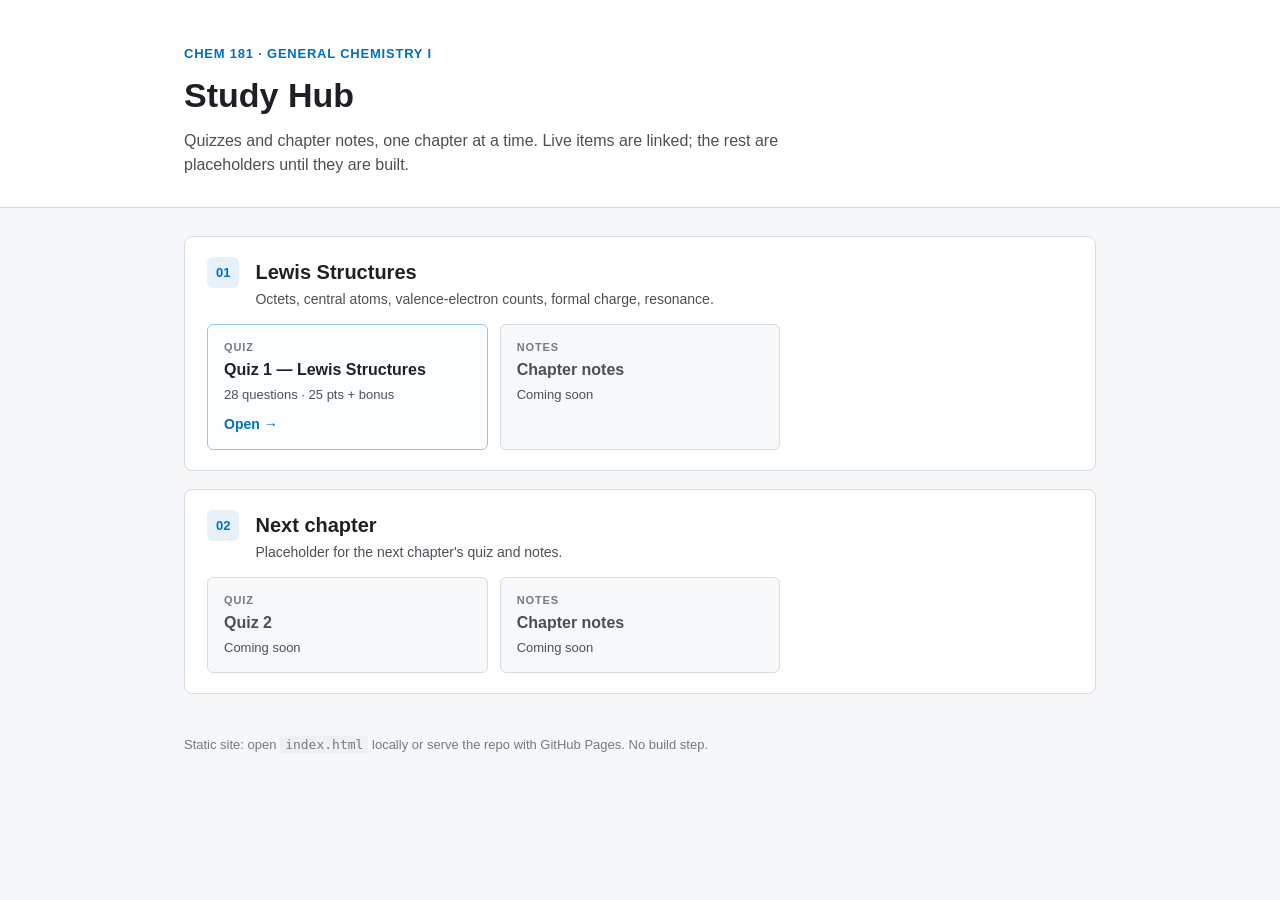
==== index.html @ 6afcc1dd "init commit" ====
<!DOCTYPE html>
<html lang="en">
<head>
  <meta charset="utf-8">
  <meta name="viewport" content="width=device-width, initial-scale=1">
  <title>CHEM 181 · Study Hub</title>
  <link rel="stylesheet" href="assets/css/hub.css">
</head>
<body>
  <header class="hero">
    <div class="wrap">
      <p class="kicker">CHEM 181 · General Chemistry I</p>
      <h1>Study Hub</h1>
      <p class="lede">Quizzes and chapter notes, one chapter at a time. Live items are linked; the rest are placeholders until they are built.</p>
    </div>
  </header>

  <main class="wrap">
    <nav id="modules" aria-label="Chapters"></nav>
  </main>

  <footer class="wrap foot">
    <p>Static site: open <code>index.html</code> locally or serve the repo with GitHub Pages. No build step.</p>
  </footer>

  <script>
    /* Navigation data. To add a chapter or activate an item, edit this list:
       set href to the page path to make an item live; leave href null for "coming soon". */
    const MODULES = [
      {
        label: "Lewis Structures",
        blurb: "Octets, central atoms, valence-electron counts, formal charge, resonance.",
        items: [
          { kind: "Quiz", title: "Quiz 1 — Lewis Structures", meta: "28 questions · 25 pts + bonus", href: "quizzes/quiz01-lewis-structures/index.html" },
          { kind: "Notes", title: "Chapter notes", meta: "Coming soon", href: null },
        ],
      },
      {
        label: "Next chapter",
        blurb: "Placeholder for the next chapter's quiz and notes.",
        items: [
          { kind: "Quiz", title: "Quiz 2", meta: "Coming soon", href: null },
          { kind: "Notes", title: "Chapter notes", meta: "Coming soon", href: null },
        ],
      },
    ];

    const nav = document.getElementById("modules");
    MODULES.forEach((m, i) => {
      const sec = document.createElement("section");
      sec.className = "module";
      sec.innerHTML = `<div class="mod-head"><span class="num">${String(i + 1).padStart(2, "0")}</span><div><h2>${m.label}</h2><p>${m.blurb}</p></div></div>`;
      const grid = document.createElement("div");
      grid.className = "items";
      m.items.forEach((it) => {
        const live = !!it.href;
        const node = document.createElement(live ? "a" : "div");
        node.className = "item" + (live ? " live" : " soon");
        if (live) node.href = it.href; else node.setAttribute("aria-disabled", "true");
        node.innerHTML = `<span class="kind">${it.kind}</span><span class="title">${it.title}</span><span class="meta">${it.meta}</span>${live ? '<span class="go" aria-hidden="true">Open →</span>' : ""}`;
        grid.appendChild(node);
      });
      sec.appendChild(grid);
      nav.appendChild(sec);
    });
  </script>
</body>
</html>
---- assets/css/hub.css ----
:root {
  --ink: #1d2125; --ink-2: #4a5056; --muted: #737a81; --line: #d6dce3; --bg: #f5f7f9;
  --accent: #006fbf; --accent-2: #e6f1fa;
  --font: "Lato", "Segoe UI", "Helvetica Neue", Arial, sans-serif;
}
* { box-sizing: border-box; }
body { margin: 0; font-family: var(--font); color: var(--ink); background: var(--bg); line-height: 1.5; }
.wrap { max-width: 960px; margin: 0 auto; padding: 0 24px; }
.hero { background: #fff; border-bottom: 1px solid var(--line); padding: 44px 0 30px; margin-bottom: 28px; }
.kicker { margin: 0; font-size: 13px; letter-spacing: .06em; text-transform: uppercase; color: var(--accent); font-weight: 700; }
.hero h1 { margin: 6px 0 8px; font-size: 34px; }
.lede { margin: 0; color: var(--ink-2); max-width: 620px; }
.module { background: #fff; border: 1px solid var(--line); border-radius: 8px; padding: 20px 22px; margin-bottom: 18px; }
.mod-head { display: flex; gap: 16px; align-items: flex-start; margin-bottom: 14px; }
.mod-head .num { font-size: 13px; font-weight: 700; color: var(--accent); background: var(--accent-2); border-radius: 6px; padding: 6px 9px; }
.mod-head h2 { margin: 0; font-size: 20px; }
.mod-head p { margin: 2px 0 0; color: var(--ink-2); font-size: 14px; }
.items { display: grid; grid-template-columns: repeat(auto-fill, minmax(240px, 1fr)); gap: 12px; }
.item { display: flex; flex-direction: column; gap: 3px; padding: 14px 16px; border: 1px solid var(--line); border-radius: 6px; text-decoration: none; color: inherit; position: relative; }
.item .kind { font-size: 11px; text-transform: uppercase; letter-spacing: .08em; color: var(--muted); font-weight: 700; }
.item .title { font-size: 16px; font-weight: 700; }
.item .meta { font-size: 13px; color: var(--ink-2); }
.item .go { margin-top: 6px; font-size: 14px; color: var(--accent); font-weight: 700; }
.item.live { border-color: #9cc3e6; background: #fbfdff; transition: box-shadow .15s, transform .15s; }
.item.live:hover, .item.live:focus-visible { box-shadow: 0 2px 10px rgba(0, 80, 160, .12); transform: translateY(-1px); outline: none; }
.item.live:focus-visible { outline: 2px solid var(--accent); outline-offset: 2px; }
.item.soon { background: #f7f8fa; color: var(--muted); cursor: not-allowed; }
.item.soon .title { color: var(--ink-2); }
.foot { color: var(--muted); font-size: 13px; padding-top: 10px; padding-bottom: 40px; }
code { background: #eef1f4; padding: 1px 5px; border-radius: 3px; }
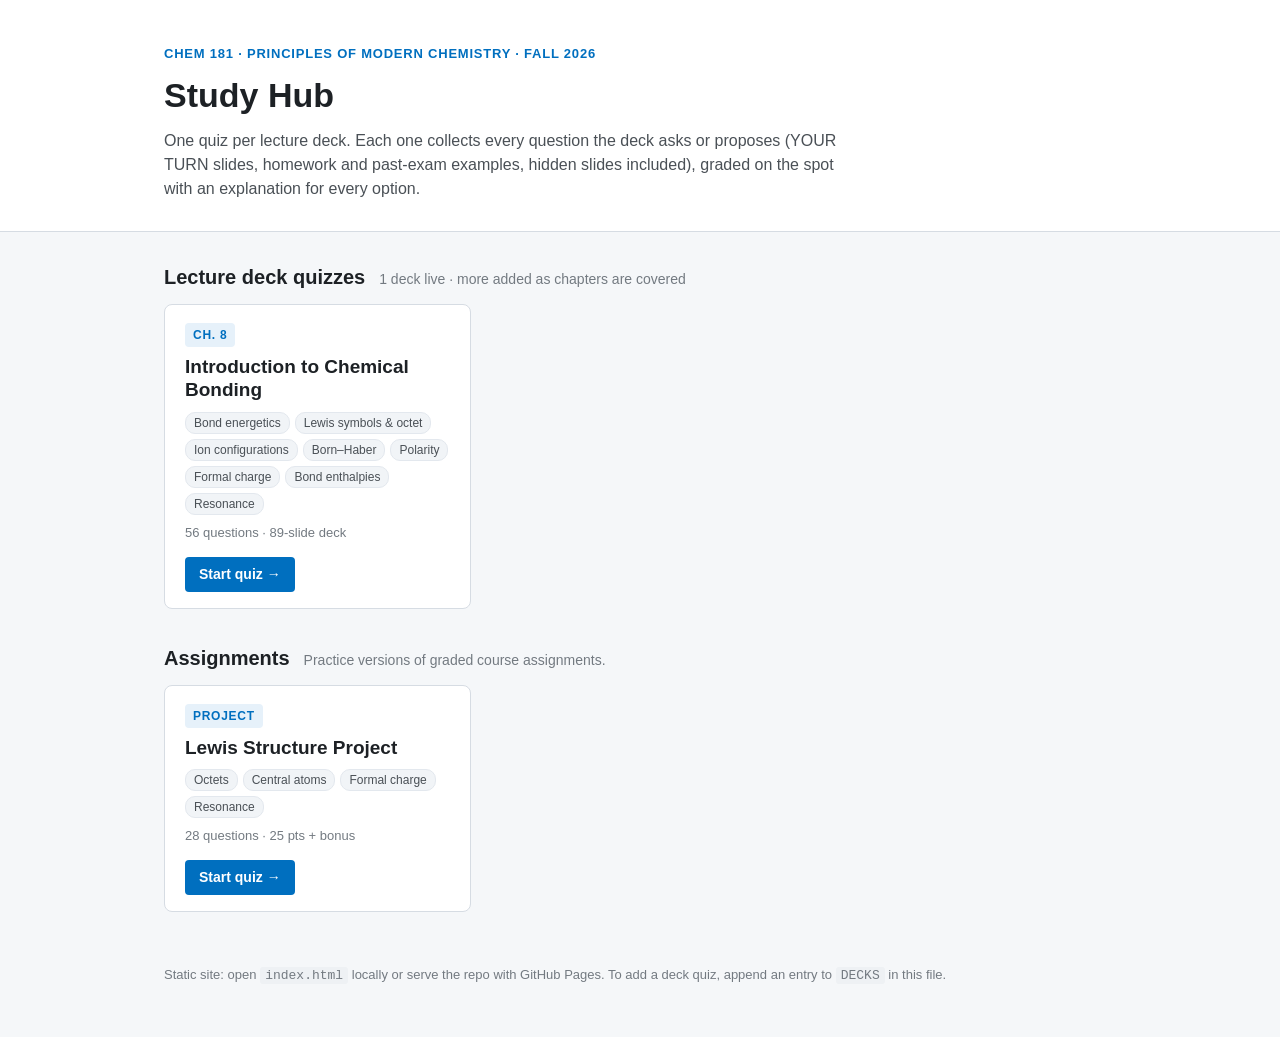
==== commit dfb59b6a: "Added slide deck 8 quiz." ====
--- a/index.html
+++ b/index.html
@@ -4,65 +4,96 @@
   <meta charset="utf-8">
   <meta name="viewport" content="width=device-width, initial-scale=1">
   <title>CHEM 181 · Study Hub</title>
+  <link rel="icon" type="image/png" sizes="32x32" href="assets/img/favicon-32.png">
+  <link rel="icon" href="assets/img/favicon.ico" sizes="any">
+  <link rel="apple-touch-icon" href="assets/img/apple-touch-icon.png">
   <link rel="stylesheet" href="assets/css/hub.css">
 </head>
 <body>
   <header class="hero">
     <div class="wrap">
-      <p class="kicker">CHEM 181 · General Chemistry I</p>
+      <p class="kicker">CHEM 181 · Principles of Modern Chemistry · Fall 2026</p>
       <h1>Study Hub</h1>
-      <p class="lede">Quizzes and chapter notes, one chapter at a time. Live items are linked; the rest are placeholders until they are built.</p>
+      <p class="lede">One quiz per lecture deck. Each one collects every question the deck asks or proposes (YOUR TURN slides, homework and past-exam examples, hidden slides included), graded on the spot with an explanation for every option.</p>
     </div>
   </header>
 
   <main class="wrap">
-    <nav id="modules" aria-label="Chapters"></nav>
+    <section aria-labelledby="decks-h">
+      <div class="sec-head">
+        <h2 id="decks-h">Lecture deck quizzes</h2>
+        <p id="deck-count"></p>
+      </div>
+      <nav id="decks" class="decks" aria-label="Lecture deck quizzes"></nav>
+    </section>
+
+    <section aria-labelledby="other-h">
+      <div class="sec-head">
+        <h2 id="other-h">Assignments</h2>
+        <p>Practice versions of graded course assignments.</p>
+      </div>
+      <nav id="others" class="decks" aria-label="Assignment quizzes"></nav>
+    </section>
   </main>
 
   <footer class="wrap foot">
-    <p>Static site: open <code>index.html</code> locally or serve the repo with GitHub Pages. No build step.</p>
+    <p>Static site: open <code>index.html</code> locally or serve the repo with GitHub Pages. To add a deck quiz, append an entry to <code>DECKS</code> in this file.</p>
   </footer>
 
   <script>
-    /* Navigation data. To add a chapter or activate an item, edit this list:
-       set href to the page path to make an item live; leave href null for "coming soon". */
-    const MODULES = [
+    /* Navigation data. Append one entry per lecture deck as its quiz is built.
+       href: path to the quiz page (null = shown as "coming soon"); saved progress is read from
+       localStorage using the quiz's id, so the card shows how far you got. */
+    const DECKS = [
       {
-        label: "Lewis Structures",
-        blurb: "Octets, central atoms, valence-electron counts, formal charge, resonance.",
-        items: [
-          { kind: "Quiz", title: "Quiz 1 — Lewis Structures", meta: "28 questions · 25 pts + bonus", href: "quizzes/quiz01-lewis-structures/index.html" },
-          { kind: "Notes", title: "Chapter notes", meta: "Coming soon", href: null },
-        ],
+        chapter: "Ch. 8", title: "Introduction to Chemical Bonding",
+        topics: ["Bond energetics", "Lewis symbols & octet", "Ion configurations", "Born–Haber", "Polarity", "Formal charge", "Bond enthalpies", "Resonance"],
+        meta: "56 questions · 89-slide deck", id: "chem181-quiz02-ch08-bonding", total: 56,
+        href: "quizzes/quiz02-ch08-chemical-bonding/index.html",
       },
+    ];
+    const OTHERS = [
       {
-        label: "Next chapter",
-        blurb: "Placeholder for the next chapter's quiz and notes.",
-        items: [
-          { kind: "Quiz", title: "Quiz 2", meta: "Coming soon", href: null },
-          { kind: "Notes", title: "Chapter notes", meta: "Coming soon", href: null },
-        ],
+        chapter: "Project", title: "Lewis Structure Project",
+        topics: ["Octets", "Central atoms", "Formal charge", "Resonance"],
+        meta: "28 questions · 25 pts + bonus", id: "chem181-quiz01-lewis", total: 28,
+        href: "quizzes/quiz01-lewis-structures/index.html",
       },
     ];
 
-    const nav = document.getElementById("modules");
-    MODULES.forEach((m, i) => {
-      const sec = document.createElement("section");
-      sec.className = "module";
-      sec.innerHTML = `<div class="mod-head"><span class="num">${String(i + 1).padStart(2, "0")}</span><div><h2>${m.label}</h2><p>${m.blurb}</p></div></div>`;
-      const grid = document.createElement("div");
-      grid.className = "items";
-      m.items.forEach((it) => {
-        const live = !!it.href;
-        const node = document.createElement(live ? "a" : "div");
-        node.className = "item" + (live ? " live" : " soon");
-        if (live) node.href = it.href; else node.setAttribute("aria-disabled", "true");
-        node.innerHTML = `<span class="kind">${it.kind}</span><span class="title">${it.title}</span><span class="meta">${it.meta}</span>${live ? '<span class="go" aria-hidden="true">Open →</span>' : ""}`;
-        grid.appendChild(node);
+    function progress(id, total) {
+      try {
+        const s = JSON.parse(localStorage.getItem("quiz-state:" + id));
+        if (!s || !s.answers) return null;
+        const n = Object.values(s.answers).filter((a) => Array.isArray(a) ? a.length : a && typeof a === "object" ? Object.values(a).some(Boolean) : a !== null && a !== "").length;
+        return n ? Math.min(n, total) : null;
+      } catch (e) { return null; }
+    }
+
+    function render(list, target) {
+      const nav = document.getElementById(target);
+      list.forEach((d) => {
+        const live = !!d.href;
+        const card = document.createElement(live ? "a" : "div");
+        card.className = "deck" + (live ? " live" : " soon");
+        if (live) card.href = d.href; else card.setAttribute("aria-disabled", "true");
+        const done = live ? progress(d.id, d.total) : null;
+        const pct = done ? Math.round((100 * done) / d.total) : 0;
+        card.innerHTML = `
+          <span class="chap">${d.chapter}</span>
+          <span class="title">${d.title}</span>
+          <span class="topics">${d.topics.map((t) => `<span>${t}</span>`).join("")}</span>
+          <span class="meta">${live ? d.meta : "Coming soon"}</span>
+          ${done ? `<span class="prog" title="${done} of ${d.total} answered"><i style="width:${pct}%"></i></span><span class="prog-text">${done} / ${d.total} answered</span>` : ""}
+          ${live ? `<span class="go">${done ? "Continue" : "Start quiz"} →</span>` : ""}`;
+        nav.appendChild(card);
       });
-      sec.appendChild(grid);
-      nav.appendChild(sec);
-    });
+    }
+
+    render(DECKS, "decks");
+    render(OTHERS, "others");
+    const live = DECKS.filter((d) => d.href).length;
+    document.getElementById("deck-count").textContent = `${live} deck${live === 1 ? "" : "s"} live · more added as chapters are covered`;
   </script>
 </body>
 </html>
--- a/assets/css/hub.css
+++ b/assets/css/hub.css
@@ -1,30 +1,43 @@
 :root {
   --ink: #1d2125; --ink-2: #4a5056; --muted: #737a81; --line: #d6dce3; --bg: #f5f7f9;
-  --accent: #006fbf; --accent-2: #e6f1fa;
+  --accent: #006fbf; --accent-2: #e6f1fa; --ok: #46a661;
   --font: "Lato", "Segoe UI", "Helvetica Neue", Arial, sans-serif;
 }
 * { box-sizing: border-box; }
 body { margin: 0; font-family: var(--font); color: var(--ink); background: var(--bg); line-height: 1.5; }
-.wrap { max-width: 960px; margin: 0 auto; padding: 0 24px; }
-.hero { background: #fff; border-bottom: 1px solid var(--line); padding: 44px 0 30px; margin-bottom: 28px; }
+.wrap { max-width: 1000px; margin: 0 auto; padding: 0 24px; }
+.hero { background: #fff; border-bottom: 1px solid var(--line); padding: 44px 0 30px; margin-bottom: 30px; }
 .kicker { margin: 0; font-size: 13px; letter-spacing: .06em; text-transform: uppercase; color: var(--accent); font-weight: 700; }
 .hero h1 { margin: 6px 0 8px; font-size: 34px; }
-.lede { margin: 0; color: var(--ink-2); max-width: 620px; }
-.module { background: #fff; border: 1px solid var(--line); border-radius: 8px; padding: 20px 22px; margin-bottom: 18px; }
-.mod-head { display: flex; gap: 16px; align-items: flex-start; margin-bottom: 14px; }
-.mod-head .num { font-size: 13px; font-weight: 700; color: var(--accent); background: var(--accent-2); border-radius: 6px; padding: 6px 9px; }
-.mod-head h2 { margin: 0; font-size: 20px; }
-.mod-head p { margin: 2px 0 0; color: var(--ink-2); font-size: 14px; }
-.items { display: grid; grid-template-columns: repeat(auto-fill, minmax(240px, 1fr)); gap: 12px; }
-.item { display: flex; flex-direction: column; gap: 3px; padding: 14px 16px; border: 1px solid var(--line); border-radius: 6px; text-decoration: none; color: inherit; position: relative; }
-.item .kind { font-size: 11px; text-transform: uppercase; letter-spacing: .08em; color: var(--muted); font-weight: 700; }
-.item .title { font-size: 16px; font-weight: 700; }
-.item .meta { font-size: 13px; color: var(--ink-2); }
-.item .go { margin-top: 6px; font-size: 14px; color: var(--accent); font-weight: 700; }
-.item.live { border-color: #9cc3e6; background: #fbfdff; transition: box-shadow .15s, transform .15s; }
-.item.live:hover, .item.live:focus-visible { box-shadow: 0 2px 10px rgba(0, 80, 160, .12); transform: translateY(-1px); outline: none; }
-.item.live:focus-visible { outline: 2px solid var(--accent); outline-offset: 2px; }
-.item.soon { background: #f7f8fa; color: var(--muted); cursor: not-allowed; }
-.item.soon .title { color: var(--ink-2); }
-.foot { color: var(--muted); font-size: 13px; padding-top: 10px; padding-bottom: 40px; }
+.lede { margin: 0; color: var(--ink-2); max-width: 680px; }
+
+section { margin-bottom: 34px; }
+.sec-head { display: flex; align-items: baseline; gap: 14px; flex-wrap: wrap; margin-bottom: 12px; }
+.sec-head h2 { margin: 0; font-size: 20px; }
+.sec-head p { margin: 0; color: var(--muted); font-size: 14px; }
+
+.decks { display: grid; grid-template-columns: repeat(auto-fill, minmax(290px, 1fr)); gap: 16px; }
+.deck {
+  display: flex; flex-direction: column; gap: 6px; padding: 18px 20px 16px; background: #fff;
+  border: 1px solid var(--line); border-radius: 8px; text-decoration: none; color: inherit; position: relative;
+}
+.deck .chap { align-self: flex-start; font-size: 12px; font-weight: 700; letter-spacing: .06em; text-transform: uppercase; color: var(--accent); background: var(--accent-2); border-radius: 4px; padding: 3px 8px; }
+.deck .title { font-size: 19px; font-weight: 700; line-height: 1.25; margin-top: 2px; }
+.deck .topics { display: flex; flex-wrap: wrap; gap: 5px; margin: 4px 0 2px; }
+.deck .topics span { font-size: 12px; color: var(--ink-2); background: #f1f4f7; border: 1px solid #e3e8ee; border-radius: 10px; padding: 1px 8px; }
+.deck .meta { font-size: 13px; color: var(--muted); }
+.deck .prog { display: block; height: 6px; border-radius: 3px; background: #e6eaef; overflow: hidden; margin-top: 4px; }
+.deck .prog i { display: block; height: 100%; background: var(--ok); }
+.deck .prog-text { font-size: 12px; color: var(--ink-2); }
+.deck .go {
+  align-self: flex-start; margin-top: 8px; font-size: 14px; font-weight: 700; color: #fff;
+  background: var(--accent); border-radius: 4px; padding: 7px 14px;
+}
+.deck.live { transition: box-shadow .15s, transform .15s, border-color .15s; }
+.deck.live:hover, .deck.live:focus-visible { border-color: #9cc3e6; box-shadow: 0 3px 14px rgba(0, 80, 160, .13); transform: translateY(-2px); outline: none; }
+.deck.live:hover .go { background: #005a9c; }
+.deck.live:focus-visible { outline: 2px solid var(--accent); outline-offset: 2px; }
+.deck.soon { background: #f7f8fa; color: var(--muted); cursor: not-allowed; }
+
+.foot { color: var(--muted); font-size: 13px; padding-top: 6px; padding-bottom: 40px; }
 code { background: #eef1f4; padding: 1px 5px; border-radius: 3px; }
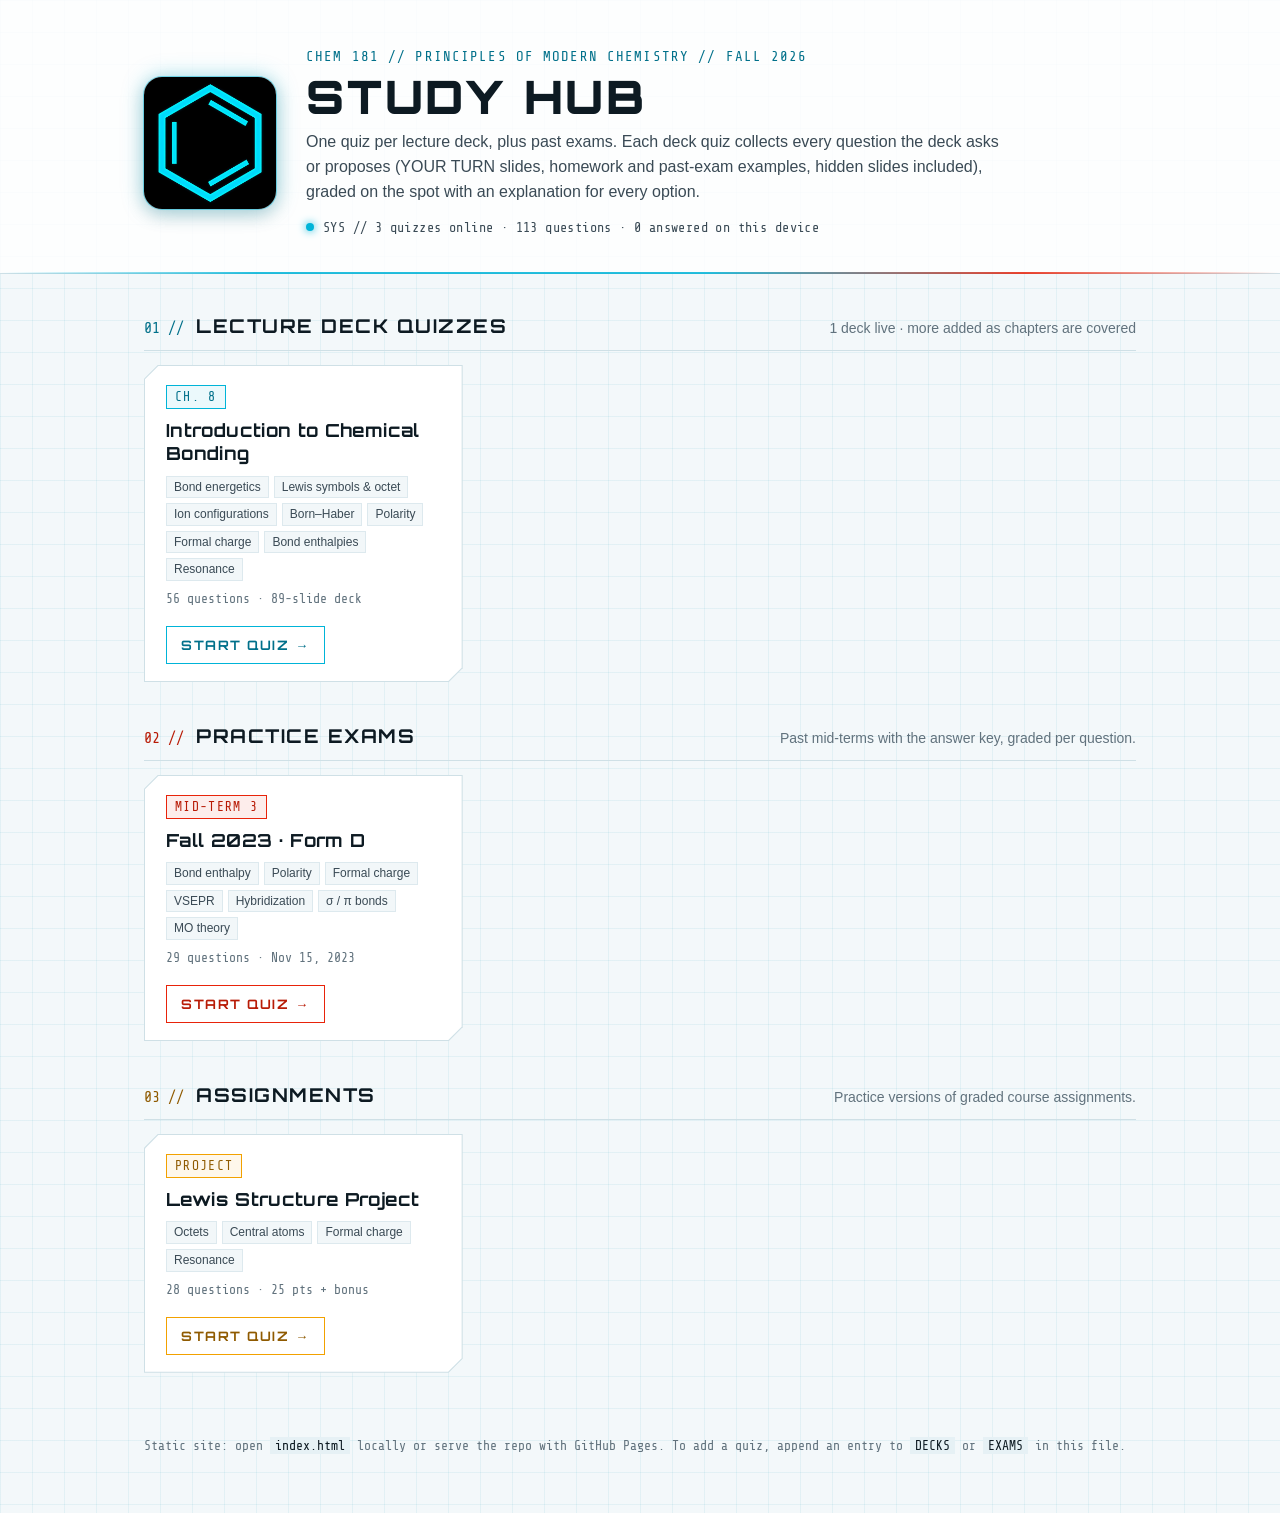
==== commit 6291b447: "Added practice exam 3." ====
--- a/index.html
+++ b/index.html
@@ -11,24 +11,39 @@
 </head>
 <body>
   <header class="hero">
-    <div class="wrap">
-      <p class="kicker">CHEM 181 · Principles of Modern Chemistry · Fall 2026</p>
-      <h1>Study Hub</h1>
-      <p class="lede">One quiz per lecture deck. Each one collects every question the deck asks or proposes (YOUR TURN slides, homework and past-exam examples, hidden slides included), graded on the spot with an explanation for every option.</p>
+    <div class="wrap hero-grid">
+      <img class="emblem" src="assets/img/icon-512.png" alt="" width="132" height="132">
+      <div>
+        <p class="kicker">CHEM 181 // Principles of Modern Chemistry // Fall 2026</p>
+        <h1>Study Hub</h1>
+        <p class="lede">One quiz per lecture deck, plus past exams. Each deck quiz collects every question the deck asks or proposes (YOUR TURN slides, homework and past-exam examples, hidden slides included), graded on the spot with an explanation for every option.</p>
+        <p class="readout" id="readout" aria-live="polite"></p>
+      </div>
     </div>
   </header>
 
   <main class="wrap">
-    <section aria-labelledby="decks-h">
+    <section aria-labelledby="decks-h" data-accent="cyan">
       <div class="sec-head">
+        <span class="idx">01 //</span>
         <h2 id="decks-h">Lecture deck quizzes</h2>
         <p id="deck-count"></p>
       </div>
       <nav id="decks" class="decks" aria-label="Lecture deck quizzes"></nav>
     </section>
 
-    <section aria-labelledby="other-h">
+    <section aria-labelledby="exams-h" data-accent="ares">
       <div class="sec-head">
+        <span class="idx">02 //</span>
+        <h2 id="exams-h">Practice exams</h2>
+        <p>Past mid-terms with the answer key, graded per question.</p>
+      </div>
+      <nav id="exams" class="decks" aria-label="Practice exams"></nav>
+    </section>
+
+    <section aria-labelledby="other-h" data-accent="amber">
+      <div class="sec-head">
+        <span class="idx">03 //</span>
         <h2 id="other-h">Assignments</h2>
         <p>Practice versions of graded course assignments.</p>
       </div>
@@ -37,7 +52,7 @@
   </main>
 
   <footer class="wrap foot">
-    <p>Static site: open <code>index.html</code> locally or serve the repo with GitHub Pages. To add a deck quiz, append an entry to <code>DECKS</code> in this file.</p>
+    <p>Static site: open <code>index.html</code> locally or serve the repo with GitHub Pages. To add a quiz, append an entry to <code>DECKS</code> or <code>EXAMS</code> in this file.</p>
   </footer>
 
   <script>
@@ -50,6 +65,14 @@
         topics: ["Bond energetics", "Lewis symbols & octet", "Ion configurations", "Born–Haber", "Polarity", "Formal charge", "Bond enthalpies", "Resonance"],
         meta: "56 questions · 89-slide deck", id: "chem181-quiz02-ch08-bonding", total: 56,
         href: "quizzes/quiz02-ch08-chemical-bonding/index.html",
+      },
+    ];
+    const EXAMS = [
+      {
+        chapter: "Mid-term 3", title: "Fall 2023 · Form D",
+        topics: ["Bond enthalpy", "Polarity", "Formal charge", "VSEPR", "Hybridization", "σ / π bonds", "MO theory"],
+        meta: "29 questions · Nov 15, 2023", id: "chem181-exam03-mt3-f23-formD", total: 29,
+        href: "quizzes/exam03-mt3-f23/index.html",
       },
     ];
     const OTHERS = [
@@ -85,15 +108,21 @@
           <span class="topics">${d.topics.map((t) => `<span>${t}</span>`).join("")}</span>
           <span class="meta">${live ? d.meta : "Coming soon"}</span>
           ${done ? `<span class="prog" title="${done} of ${d.total} answered"><i style="width:${pct}%"></i></span><span class="prog-text">${done} / ${d.total} answered</span>` : ""}
-          ${live ? `<span class="go">${done ? "Continue" : "Start quiz"} →</span>` : ""}`;
+          ${live ? `<span class="go">${done ? (done === d.total ? "Review" : "Continue") : "Start quiz"} <b aria-hidden="true">→</b></span>` : ""}`;
         nav.appendChild(card);
       });
     }
 
     render(DECKS, "decks");
+    render(EXAMS, "exams");
     render(OTHERS, "others");
     const live = DECKS.filter((d) => d.href).length;
     document.getElementById("deck-count").textContent = `${live} deck${live === 1 ? "" : "s"} live · more added as chapters are covered`;
+    const all = [...DECKS, ...EXAMS, ...OTHERS].filter((d) => d.href);
+    const qs = all.reduce((t, d) => t + d.total, 0);
+    const answered = all.reduce((t, d) => t + (progress(d.id, d.total) || 0), 0);
+    document.getElementById("readout").textContent =
+      `SYS // ${all.length} quizzes online · ${qs} questions · ${answered} answered on this device`;
   </script>
 </body>
 </html>
--- a/assets/css/hub.css
+++ b/assets/css/hub.css
@@ -1,43 +1,101 @@
+/* CHEM 181 Study Hub — TRON Ares light.
+   Pale grid field, Orbitron display type, Share Tech Mono readouts, one accent per section:
+   cyan = lecture decks, Ares red-orange = practice exams, amber = assignments.
+   Accent text uses the darker "-ink" shade so small text keeps >= 4.5:1 contrast on white. */
+/* Fonts are self-hosted (SIL OFL 1.1, licenses in assets/vendor/fonts/) so the hub works offline. */
+@font-face { font-family: "Orbitron"; font-weight: 500; font-style: normal; font-display: swap; src: url("../vendor/fonts/orbitron-latin-500-normal.woff2") format("woff2"); }
+@font-face { font-family: "Orbitron"; font-weight: 700; font-style: normal; font-display: swap; src: url("../vendor/fonts/orbitron-latin-700-normal.woff2") format("woff2"); }
+@font-face { font-family: "Orbitron"; font-weight: 900; font-style: normal; font-display: swap; src: url("../vendor/fonts/orbitron-latin-900-normal.woff2") format("woff2"); }
+@font-face { font-family: "Share Tech Mono"; font-weight: 400; font-style: normal; font-display: swap; src: url("../vendor/fonts/share-tech-mono-latin-400-normal.woff2") format("woff2"); }
 :root {
-  --ink: #1d2125; --ink-2: #4a5056; --muted: #737a81; --line: #d6dce3; --bg: #f5f7f9;
-  --accent: #006fbf; --accent-2: #e6f1fa; --ok: #46a661;
-  --font: "Lato", "Segoe UI", "Helvetica Neue", Arial, sans-serif;
+  --ink: #0d1a22; --ink-2: #3a4a55; --muted: #61727d;
+  --field: #f3f8fa; --grid: rgba(0, 150, 180, 0.07); --line: #cfe0e6; --panel: #ffffff;
+  --cyan: #00b4d8; --cyan-ink: #00708a;
+  --ares: #e8230a; --ares-ink: #b81b06;
+  --amber: #f2a100; --amber-ink: #8f5a00;
+  --display: "Orbitron", "Segoe UI", Arial, sans-serif;
+  --mono: "Share Tech Mono", "Consolas", "Courier New", monospace;
+  --body: "Segoe UI", "Helvetica Neue", Arial, sans-serif;
+  --cut: 14px;
 }
 * { box-sizing: border-box; }
-body { margin: 0; font-family: var(--font); color: var(--ink); background: var(--bg); line-height: 1.5; }
-.wrap { max-width: 1000px; margin: 0 auto; padding: 0 24px; }
-.hero { background: #fff; border-bottom: 1px solid var(--line); padding: 44px 0 30px; margin-bottom: 30px; }
-.kicker { margin: 0; font-size: 13px; letter-spacing: .06em; text-transform: uppercase; color: var(--accent); font-weight: 700; }
-.hero h1 { margin: 6px 0 8px; font-size: 34px; }
-.lede { margin: 0; color: var(--ink-2); max-width: 680px; }
+body {
+  margin: 0; font-family: var(--body); color: var(--ink); line-height: 1.55;
+  background-color: var(--field);
+  background-image:
+    linear-gradient(var(--grid) 1px, transparent 1px),
+    linear-gradient(90deg, var(--grid) 1px, transparent 1px);
+  background-size: 32px 32px;
+}
+.wrap { max-width: 1040px; margin: 0 auto; padding: 0 24px; }
 
-section { margin-bottom: 34px; }
-.sec-head { display: flex; align-items: baseline; gap: 14px; flex-wrap: wrap; margin-bottom: 12px; }
-.sec-head h2 { margin: 0; font-size: 20px; }
-.sec-head p { margin: 0; color: var(--muted); font-size: 14px; }
+/* ---------- hero ---------- */
+.hero { background: rgba(255, 255, 255, 0.82); border-bottom: 1px solid var(--line); padding: 46px 0 34px; margin-bottom: 38px; position: relative; }
+.hero::after { content: ""; position: absolute; left: 0; right: 0; bottom: -1px; height: 2px;
+  background: linear-gradient(90deg, transparent, var(--cyan) 20%, var(--cyan) 55%, var(--ares) 80%, transparent); opacity: .85; }
+.hero-grid { display: grid; grid-template-columns: auto 1fr; gap: 30px; align-items: center; }
+.emblem { width: 132px; height: 132px; border-radius: 18px; display: block;
+  box-shadow: 0 0 0 1px rgba(0, 180, 216, .45), 0 0 22px rgba(0, 180, 216, .35), 0 6px 18px rgba(13, 26, 34, .18); }
+.kicker { margin: 0; font-family: var(--mono); font-size: 14px; letter-spacing: .08em; text-transform: uppercase; color: var(--cyan-ink); }
+.hero h1 { margin: 4px 0 10px; font-family: var(--display); font-weight: 900; font-size: 46px; letter-spacing: .06em; text-transform: uppercase; line-height: 1.05; }
+.lede { margin: 0; color: var(--ink-2); max-width: 700px; }
+.readout { margin: 14px 0 0; font-family: var(--mono); font-size: 13.5px; color: var(--ink-2); letter-spacing: .03em; }
+.readout::before { content: ""; display: inline-block; width: 8px; height: 8px; border-radius: 50%; margin-right: 9px; vertical-align: 1px;
+  background: var(--cyan); box-shadow: 0 0 8px var(--cyan); }
 
-.decks { display: grid; grid-template-columns: repeat(auto-fill, minmax(290px, 1fr)); gap: 16px; }
+/* ---------- sections ---------- */
+section { margin-bottom: 40px; --acc: var(--cyan); --acc-ink: var(--cyan-ink); }
+section[data-accent="ares"] { --acc: var(--ares); --acc-ink: var(--ares-ink); }
+section[data-accent="amber"] { --acc: var(--amber); --acc-ink: var(--amber-ink); }
+.sec-head { display: flex; align-items: baseline; gap: 12px; flex-wrap: wrap; margin-bottom: 14px; padding-bottom: 8px; border-bottom: 1px solid var(--line); }
+.sec-head .idx { font-family: var(--mono); font-size: 15px; color: var(--acc-ink); }
+.sec-head h2 { margin: 0; font-family: var(--display); font-weight: 700; font-size: 19px; letter-spacing: .08em; text-transform: uppercase; }
+.sec-head p { margin: 0 0 0 auto; color: var(--muted); font-size: 14px; }
+
+/* ---------- cards: clipped corners, accent edge glow on hover ---------- */
+.decks { display: grid; grid-template-columns: repeat(auto-fill, minmax(300px, 1fr)); gap: 18px; }
 .deck {
-  display: flex; flex-direction: column; gap: 6px; padding: 18px 20px 16px; background: #fff;
-  border: 1px solid var(--line); border-radius: 8px; text-decoration: none; color: inherit; position: relative;
+  /* the card's own background is the 1px frame; ::before is the white panel inset by 1px.
+     Both share the clipped-corner polygon, so the cut corners get a real edge. */
+  position: relative; isolation: isolate; display: flex; flex-direction: column; gap: 7px; padding: 20px 22px 18px;
+  text-decoration: none; color: inherit; background: var(--line);
+  clip-path: polygon(var(--cut) 0, 100% 0, 100% calc(100% - var(--cut)), calc(100% - var(--cut)) 100%, 0 100%, 0 var(--cut));
+  transition: background .15s, transform .15s;
 }
-.deck .chap { align-self: flex-start; font-size: 12px; font-weight: 700; letter-spacing: .06em; text-transform: uppercase; color: var(--accent); background: var(--accent-2); border-radius: 4px; padding: 3px 8px; }
-.deck .title { font-size: 19px; font-weight: 700; line-height: 1.25; margin-top: 2px; }
-.deck .topics { display: flex; flex-wrap: wrap; gap: 5px; margin: 4px 0 2px; }
-.deck .topics span { font-size: 12px; color: var(--ink-2); background: #f1f4f7; border: 1px solid #e3e8ee; border-radius: 10px; padding: 1px 8px; }
-.deck .meta { font-size: 13px; color: var(--muted); }
-.deck .prog { display: block; height: 6px; border-radius: 3px; background: #e6eaef; overflow: hidden; margin-top: 4px; }
-.deck .prog i { display: block; height: 100%; background: var(--ok); }
-.deck .prog-text { font-size: 12px; color: var(--ink-2); }
+.deck::before {
+  content: ""; position: absolute; inset: 1px; z-index: -1; background: var(--panel);
+  clip-path: polygon(calc(var(--cut) - .4px) 0, 100% 0, 100% calc(100% - var(--cut) + .4px), calc(100% - var(--cut) + .4px) 100%, 0 100%, 0 calc(var(--cut) - .4px));
+  transition: box-shadow .15s;
+}
+.deck .chap { align-self: flex-start; font-family: var(--mono); font-size: 13px; letter-spacing: .1em; text-transform: uppercase;
+  color: var(--acc-ink); border: 1px solid var(--acc); padding: 1px 8px; background: color-mix(in srgb, var(--acc) 8%, white); }
+.deck .title { font-family: var(--display); font-weight: 700; font-size: 18px; line-height: 1.3; letter-spacing: .02em; margin-top: 3px; }
+.deck .topics { display: flex; flex-wrap: wrap; gap: 5px; margin: 3px 0 1px; }
+.deck .topics span { font-size: 12px; color: var(--ink-2); background: #f2f7f9; border: 1px solid #dde9ee; padding: 1px 7px; }
+.deck .meta { font-family: var(--mono); font-size: 13px; color: var(--muted); }
+.deck .prog { display: block; height: 4px; background: #e3edf1; margin-top: 4px; overflow: hidden; }
+.deck .prog i { display: block; height: 100%; background: var(--acc); box-shadow: 0 0 8px var(--acc); }
+.deck .prog-text { font-family: var(--mono); font-size: 12.5px; color: var(--ink-2); }
 .deck .go {
-  align-self: flex-start; margin-top: 8px; font-size: 14px; font-weight: 700; color: #fff;
-  background: var(--accent); border-radius: 4px; padding: 7px 14px;
+  align-self: flex-start; margin-top: 10px; font-family: var(--display); font-weight: 700; font-size: 13px; letter-spacing: .12em; text-transform: uppercase;
+  color: var(--acc-ink); border: 1px solid var(--acc); padding: 8px 14px; background: transparent; transition: background .15s, color .15s, box-shadow .15s;
 }
-.deck.live { transition: box-shadow .15s, transform .15s, border-color .15s; }
-.deck.live:hover, .deck.live:focus-visible { border-color: #9cc3e6; box-shadow: 0 3px 14px rgba(0, 80, 160, .13); transform: translateY(-2px); outline: none; }
-.deck.live:hover .go { background: #005a9c; }
-.deck.live:focus-visible { outline: 2px solid var(--accent); outline-offset: 2px; }
-.deck.soon { background: #f7f8fa; color: var(--muted); cursor: not-allowed; }
+.deck .go b { font-weight: 700; display: inline-block; transition: transform .15s; }
+.deck.live:hover, .deck.live:focus-visible { outline: none; transform: translateY(-2px); background: var(--acc); }
+.deck.live:hover::before, .deck.live:focus-visible::before { box-shadow: inset 0 0 22px color-mix(in srgb, var(--acc) 14%, transparent); }
+.deck.live:hover .go, .deck.live:focus-visible .go { background: var(--acc); color: #fff; box-shadow: 0 0 12px color-mix(in srgb, var(--acc) 55%, transparent); }
+section[data-accent="amber"] .deck.live:hover .go, section[data-accent="amber"] .deck.live:focus-visible .go { color: #2b1a00; }
+.deck.live:hover .go b { transform: translateX(3px); }
+.deck.soon { color: var(--muted); cursor: not-allowed; background: #f7fafb; }
 
-.foot { color: var(--muted); font-size: 13px; padding-top: 6px; padding-bottom: 40px; }
-code { background: #eef1f4; padding: 1px 5px; border-radius: 3px; }
+/* ---------- footer ---------- */
+.foot { color: var(--muted); font-size: 13px; padding-top: 10px; padding-bottom: 44px; font-family: var(--mono); }
+code { font-family: var(--mono); background: #e6f1f5; padding: 1px 5px; color: var(--ink); }
+
+@media (max-width: 640px) {
+  .hero-grid { grid-template-columns: 1fr; gap: 18px; }
+  .emblem { width: 88px; height: 88px; border-radius: 12px; }
+  .hero h1 { font-size: 34px; }
+  .sec-head p { margin-left: 0; flex-basis: 100%; }
+}
+@media (prefers-reduced-motion: reduce) { .deck, .deck::before, .deck .go, .deck .go b { transition: none; } .deck.live:hover { transform: none; } }
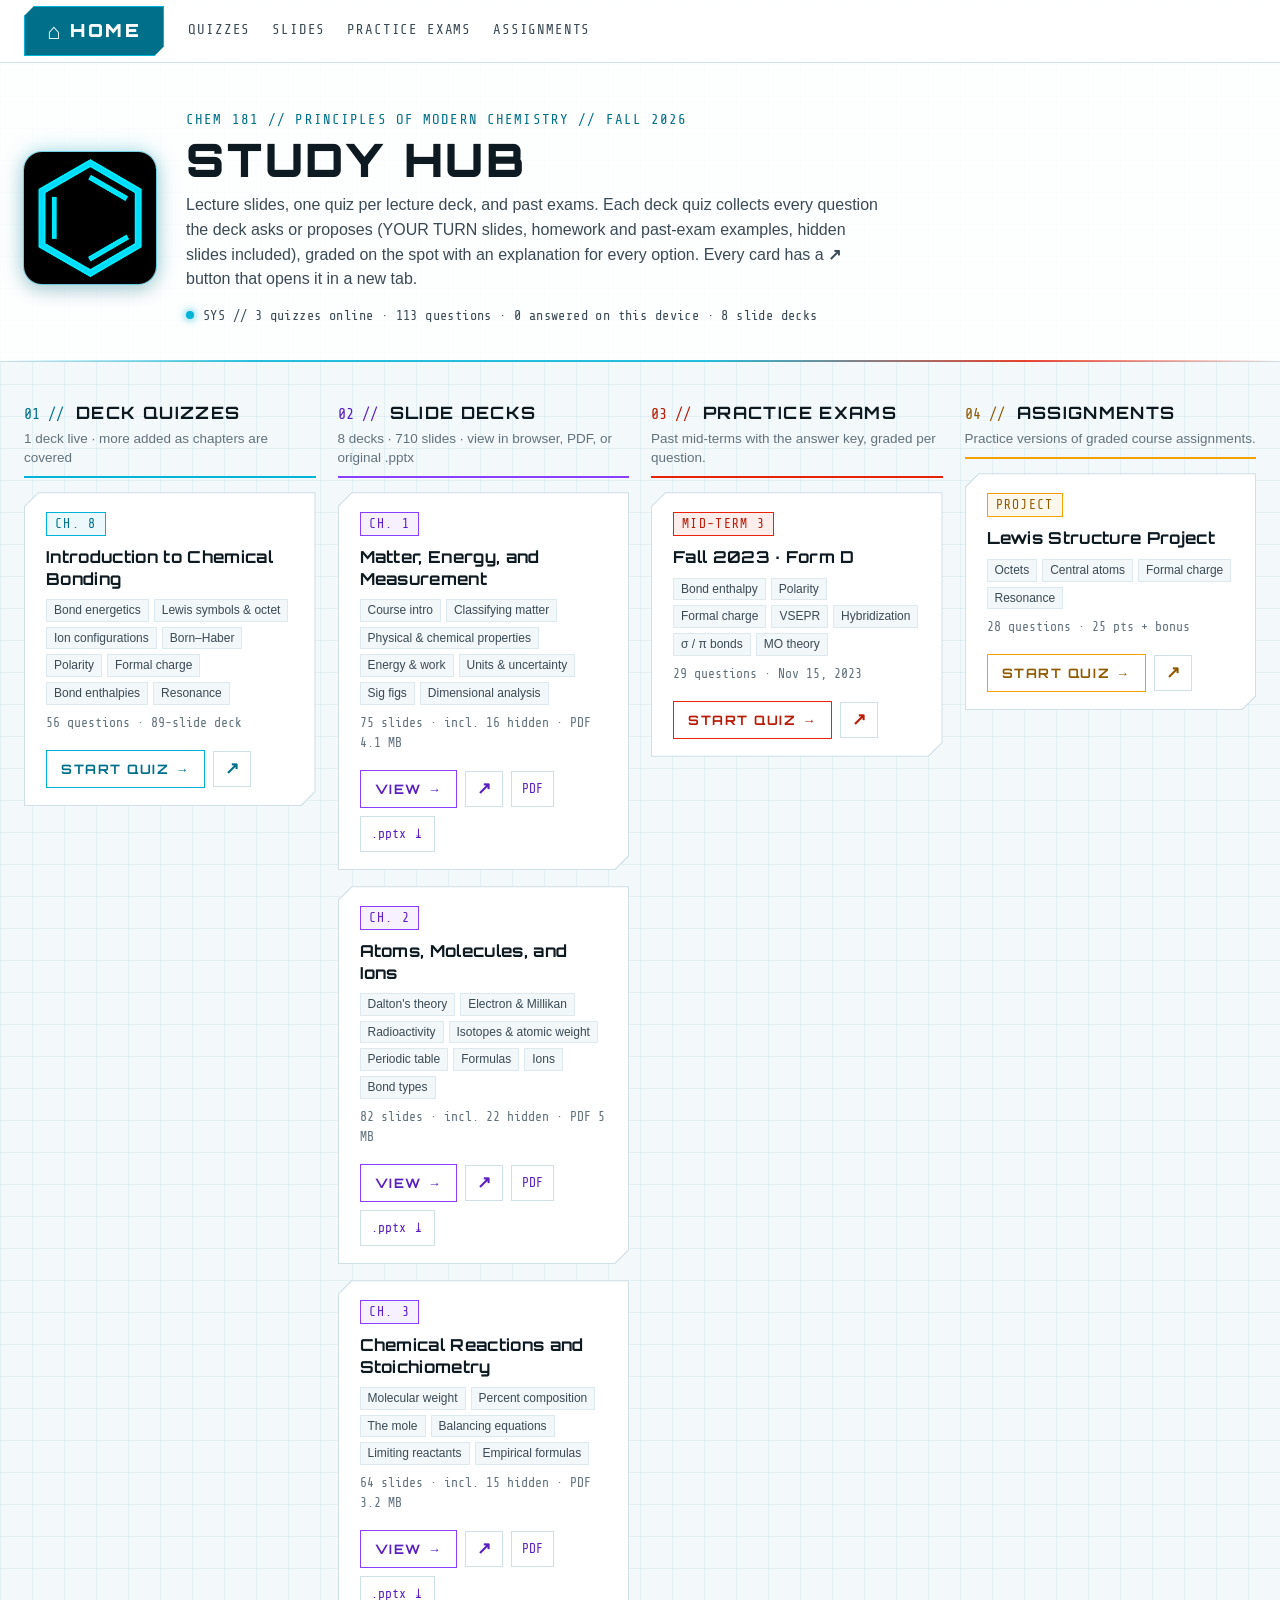
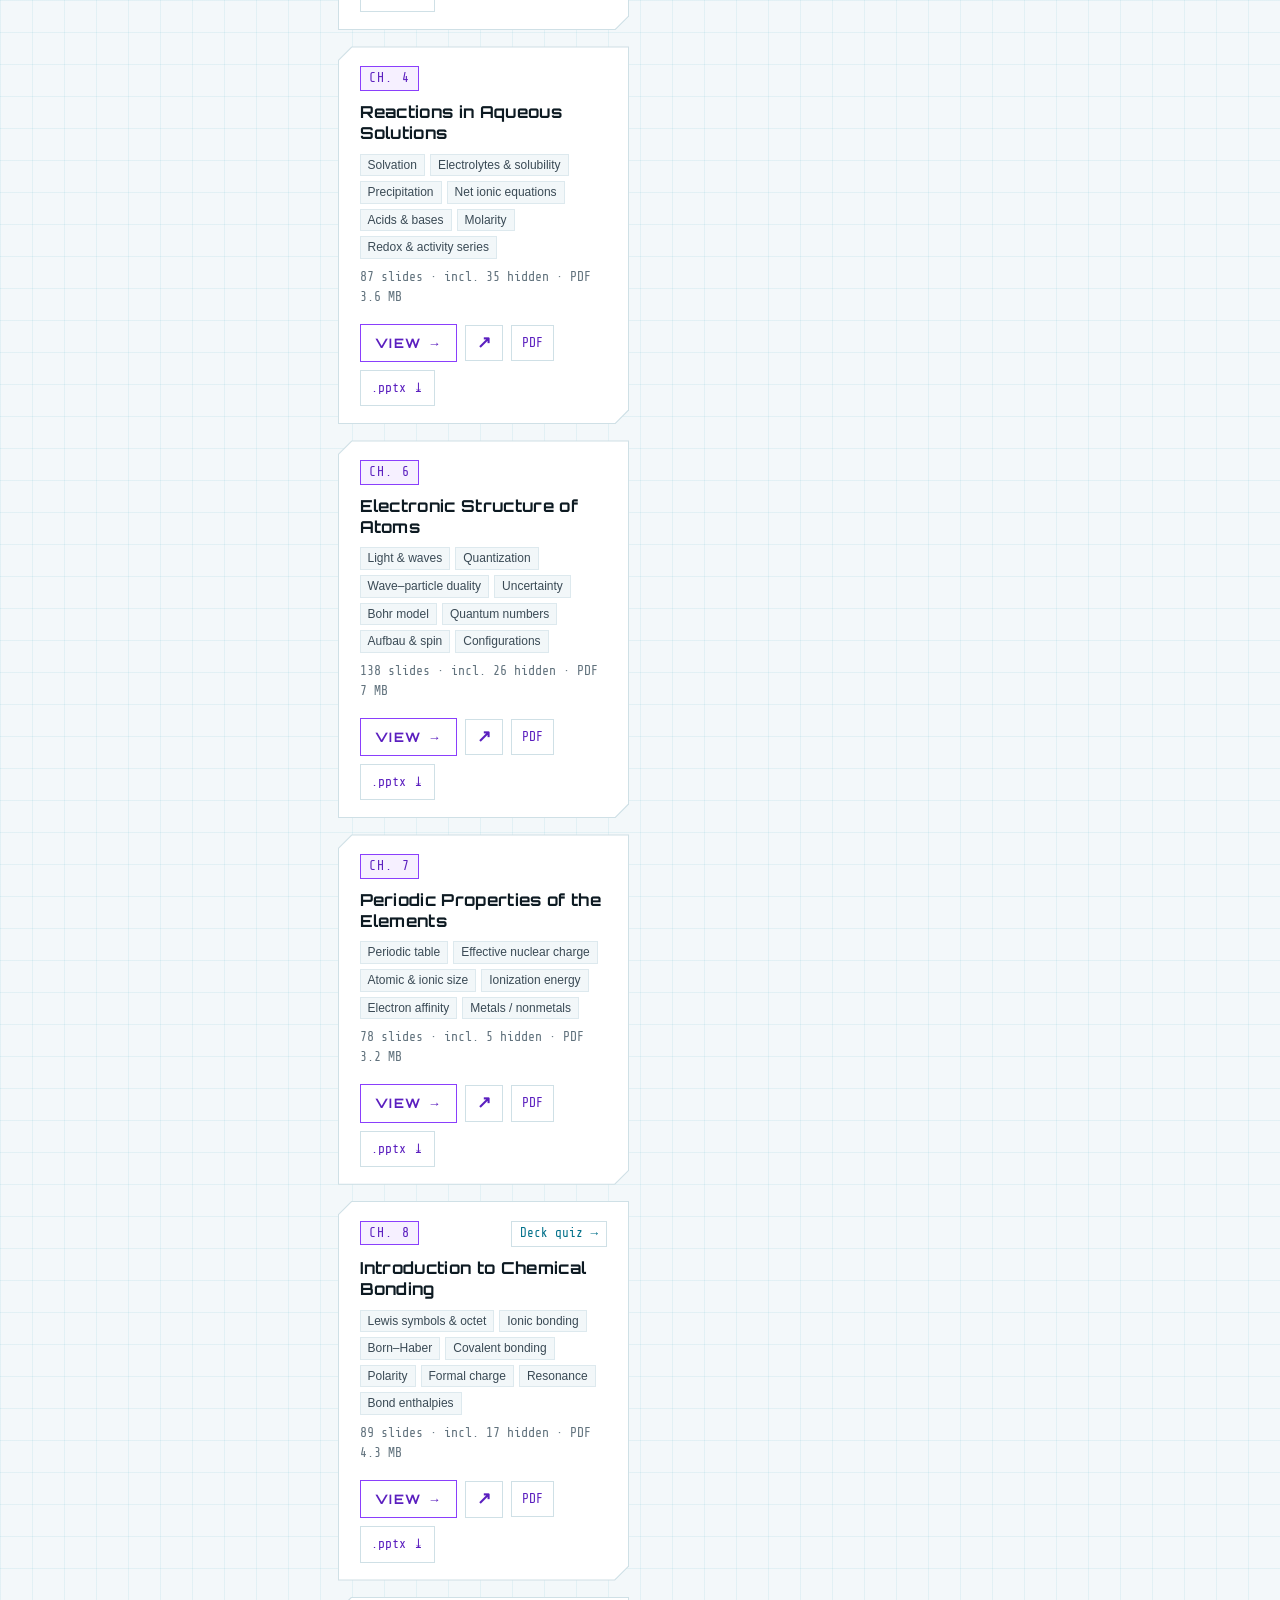
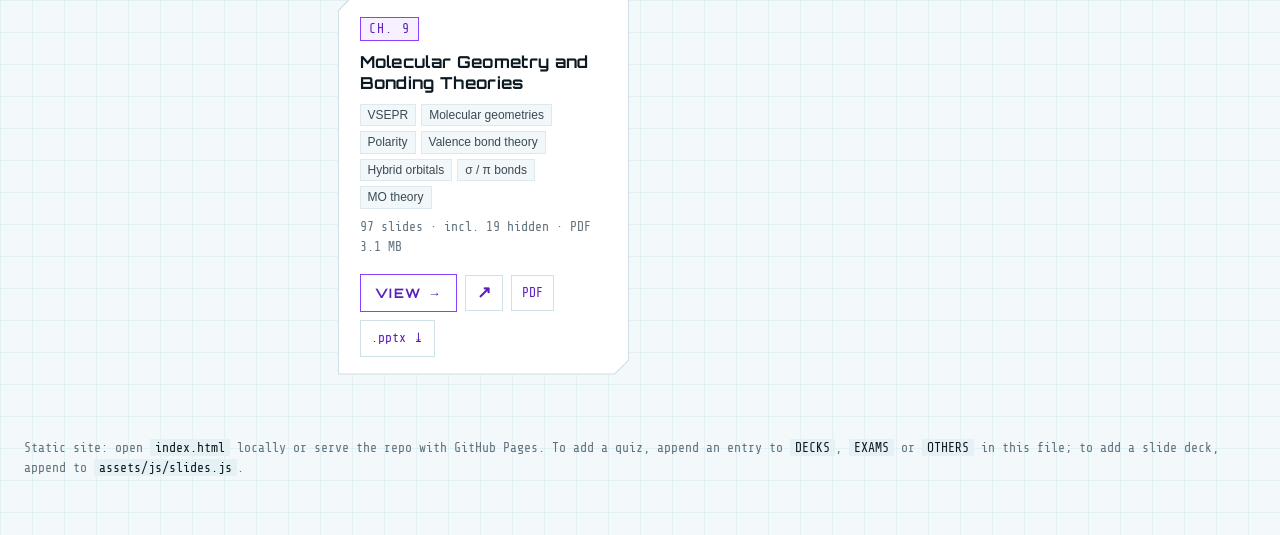
==== commit 0cd7faea: "new ui ; added slide decks" ====
--- a/index.html
+++ b/index.html
@@ -9,52 +9,74 @@
   <link rel="apple-touch-icon" href="assets/img/apple-touch-icon.png">
   <link rel="stylesheet" href="assets/css/hub.css">
 </head>
-<body>
+<body id="top">
+  <nav class="topnav" aria-label="Site">
+    <div class="wrap topnav-row">
+      <a class="home-btn" href="index.html" aria-current="page"><span aria-hidden="true">⌂</span> Home</a>
+      <span class="topnav-links">
+        <a href="#col-quizzes">Quizzes</a>
+        <a href="#col-slides">Slides</a>
+        <a href="#col-exams">Practice exams</a>
+        <a href="#col-other">Assignments</a>
+      </span>
+    </div>
+  </nav>
+
   <header class="hero">
     <div class="wrap hero-grid">
       <img class="emblem" src="assets/img/icon-512.png" alt="" width="132" height="132">
       <div>
         <p class="kicker">CHEM 181 // Principles of Modern Chemistry // Fall 2026</p>
         <h1>Study Hub</h1>
-        <p class="lede">One quiz per lecture deck, plus past exams. Each deck quiz collects every question the deck asks or proposes (YOUR TURN slides, homework and past-exam examples, hidden slides included), graded on the spot with an explanation for every option.</p>
+        <p class="lede">Lecture slides, one quiz per lecture deck, and past exams. Each deck quiz collects every question the deck asks or proposes (YOUR TURN slides, homework and past-exam examples, hidden slides included), graded on the spot with an explanation for every option. Every card has a <b>↗</b> button that opens it in a new tab.</p>
         <p class="readout" id="readout" aria-live="polite"></p>
       </div>
     </div>
   </header>
 
-  <main class="wrap">
-    <section aria-labelledby="decks-h" data-accent="cyan">
+  <main class="wrap columns">
+    <section id="col-quizzes" aria-labelledby="decks-h" data-accent="cyan">
       <div class="sec-head">
         <span class="idx">01 //</span>
-        <h2 id="decks-h">Lecture deck quizzes</h2>
+        <h2 id="decks-h">Deck quizzes</h2>
         <p id="deck-count"></p>
       </div>
-      <nav id="decks" class="decks" aria-label="Lecture deck quizzes"></nav>
+      <div id="decks" class="decks"></div>
     </section>
 
-    <section aria-labelledby="exams-h" data-accent="ares">
+    <section id="col-slides" aria-labelledby="slides-h" data-accent="violet">
       <div class="sec-head">
         <span class="idx">02 //</span>
+        <h2 id="slides-h">Slide decks</h2>
+        <p id="slide-count"></p>
+      </div>
+      <div id="slides" class="decks"></div>
+    </section>
+
+    <section id="col-exams" aria-labelledby="exams-h" data-accent="ares">
+      <div class="sec-head">
+        <span class="idx">03 //</span>
         <h2 id="exams-h">Practice exams</h2>
         <p>Past mid-terms with the answer key, graded per question.</p>
       </div>
-      <nav id="exams" class="decks" aria-label="Practice exams"></nav>
+      <div id="exams" class="decks"></div>
     </section>
 
-    <section aria-labelledby="other-h" data-accent="amber">
+    <section id="col-other" aria-labelledby="other-h" data-accent="amber">
       <div class="sec-head">
-        <span class="idx">03 //</span>
+        <span class="idx">04 //</span>
         <h2 id="other-h">Assignments</h2>
         <p>Practice versions of graded course assignments.</p>
       </div>
-      <nav id="others" class="decks" aria-label="Assignment quizzes"></nav>
+      <div id="others" class="decks"></div>
     </section>
   </main>
 
   <footer class="wrap foot">
-    <p>Static site: open <code>index.html</code> locally or serve the repo with GitHub Pages. To add a quiz, append an entry to <code>DECKS</code> or <code>EXAMS</code> in this file.</p>
+    <p>Static site: open <code>index.html</code> locally or serve the repo with GitHub Pages. To add a quiz, append an entry to <code>DECKS</code>, <code>EXAMS</code> or <code>OTHERS</code> in this file; to add a slide deck, append to <code>assets/js/slides.js</code>.</p>
   </footer>
 
+  <script src="assets/js/slides.js"></script>
   <script>
     /* Navigation data. Append one entry per lecture deck as its quiz is built.
        href: path to the quiz page (null = shown as "coming soon"); saved progress is read from
@@ -83,6 +105,7 @@
         href: "quizzes/quiz01-lewis-structures/index.html",
       },
     ];
+    const SLIDES = window.SLIDE_DECKS || [];
 
     function progress(id, total) {
       try {
@@ -93,13 +116,19 @@
       } catch (e) { return null; }
     }
 
+    const esc = (s) => String(s).replace(/[&<>"]/g, (c) => ({ "&": "&amp;", "<": "&lt;", ">": "&gt;", '"': "&quot;" }[c]));
+    const newTab = (href, what) =>
+      `<a class="newtab" href="${href}" target="_blank" rel="noopener" title="Open ${esc(what)} in a new tab" aria-label="Open ${esc(what)} in a new tab">↗</a>`;
+
+    /* Card = div; the primary link (.go) is stretched over the whole card, so clicking anywhere opens it.
+       Secondary links (↗ new tab, downloads) sit above the stretched link. */
     function render(list, target) {
-      const nav = document.getElementById(target);
+      const box = document.getElementById(target);
       list.forEach((d) => {
         const live = !!d.href;
-        const card = document.createElement(live ? "a" : "div");
+        const card = document.createElement("div");
         card.className = "deck" + (live ? " live" : " soon");
-        if (live) card.href = d.href; else card.setAttribute("aria-disabled", "true");
+        if (!live) card.setAttribute("aria-disabled", "true");
         const done = live ? progress(d.id, d.total) : null;
         const pct = done ? Math.round((100 * done) / d.total) : 0;
         card.innerHTML = `
@@ -108,21 +137,49 @@
           <span class="topics">${d.topics.map((t) => `<span>${t}</span>`).join("")}</span>
           <span class="meta">${live ? d.meta : "Coming soon"}</span>
           ${done ? `<span class="prog" title="${done} of ${d.total} answered"><i style="width:${pct}%"></i></span><span class="prog-text">${done} / ${d.total} answered</span>` : ""}
-          ${live ? `<span class="go">${done ? (done === d.total ? "Review" : "Continue") : "Start quiz"} <b aria-hidden="true">→</b></span>` : ""}`;
-        nav.appendChild(card);
+          ${live ? `<span class="actions">
+            <a class="go" href="${d.href}">${done ? (done === d.total ? "Review" : "Continue") : "Start quiz"} <b aria-hidden="true">→</b></a>
+            ${newTab(d.href, d.chapter + " " + d.title)}
+          </span>` : ""}`;
+        box.appendChild(card);
+      });
+    }
+
+    function renderSlides(list, target) {
+      const box = document.getElementById(target);
+      list.forEach((d) => {
+        const view = `slides/viewer.html?d=${d.key}`;
+        const pdf = `slides/decks/${d.file}.pdf`, pptx = `slides/decks/${d.file}.pptx`;
+        const card = document.createElement("div");
+        card.className = "deck live slide";
+        card.innerHTML = `
+          <span class="chap-row"><span class="chap">${d.chapter}</span>${d.quiz ? `<a class="dl quiz" href="${d.quiz}" title="Go to this chapter's deck quiz">Deck quiz →</a>` : ""}</span>
+          <span class="title">${d.title}</span>
+          <span class="topics">${d.topics.map((t) => `<span>${t}</span>`).join("")}</span>
+          <span class="meta">${d.slides} slides · incl. ${d.hidden} hidden · PDF ${d.pdfMB} MB</span>
+          <span class="actions">
+            <a class="go" href="${view}">View <b aria-hidden="true">→</b></a>
+            ${newTab(view, d.chapter + " slides")}
+            <a class="dl" href="${pdf}" target="_blank" rel="noopener" title="Open the PDF (${d.pdfMB} MB) in a new tab">PDF</a>
+            <a class="dl" href="${pptx}" download title="Download the original PowerPoint (${d.pptxMB} MB)">.pptx ⤓</a>
+          </span>`;
+        box.appendChild(card);
       });
     }
 
     render(DECKS, "decks");
+    renderSlides(SLIDES, "slides");
     render(EXAMS, "exams");
     render(OTHERS, "others");
     const live = DECKS.filter((d) => d.href).length;
     document.getElementById("deck-count").textContent = `${live} deck${live === 1 ? "" : "s"} live · more added as chapters are covered`;
+    const nSlides = SLIDES.reduce((t, d) => t + d.slides, 0);
+    document.getElementById("slide-count").textContent = `${SLIDES.length} decks · ${nSlides} slides · view in browser, PDF, or original .pptx`;
     const all = [...DECKS, ...EXAMS, ...OTHERS].filter((d) => d.href);
     const qs = all.reduce((t, d) => t + d.total, 0);
     const answered = all.reduce((t, d) => t + (progress(d.id, d.total) || 0), 0);
     document.getElementById("readout").textContent =
-      `SYS // ${all.length} quizzes online · ${qs} questions · ${answered} answered on this device`;
+      `SYS // ${all.length} quizzes online · ${qs} questions · ${answered} answered on this device · ${SLIDES.length} slide decks`;
   </script>
 </body>
 </html>
--- a/assets/css/hub.css
+++ b/assets/css/hub.css
@@ -1,6 +1,6 @@
 /* CHEM 181 Study Hub — TRON Ares light.
    Pale grid field, Orbitron display type, Share Tech Mono readouts, one accent per section:
-   cyan = lecture decks, Ares red-orange = practice exams, amber = assignments.
+   cyan = deck quizzes, violet = slide decks, Ares red-orange = practice exams, amber = assignments.
    Accent text uses the darker "-ink" shade so small text keeps >= 4.5:1 contrast on white. */
 /* Fonts are self-hosted (SIL OFL 1.1, licenses in assets/vendor/fonts/) so the hub works offline. */
 @font-face { font-family: "Orbitron"; font-weight: 500; font-style: normal; font-display: swap; src: url("../vendor/fonts/orbitron-latin-500-normal.woff2") format("woff2"); }
@@ -13,6 +13,7 @@
   --cyan: #00b4d8; --cyan-ink: #00708a;
   --ares: #e8230a; --ares-ink: #b81b06;
   --amber: #f2a100; --amber-ink: #8f5a00;
+  --violet: #8a3ffc; --violet-ink: #5b1fbf;
   --display: "Orbitron", "Segoe UI", Arial, sans-serif;
   --mono: "Share Tech Mono", "Consolas", "Courier New", monospace;
   --body: "Segoe UI", "Helvetica Neue", Arial, sans-serif;
@@ -27,7 +28,26 @@
     linear-gradient(90deg, var(--grid) 1px, transparent 1px);
   background-size: 32px 32px;
 }
-.wrap { max-width: 1040px; margin: 0 auto; padding: 0 24px; }
+.wrap { max-width: 1520px; margin: 0 auto; padding: 0 24px; }
+html { scroll-behavior: smooth; }
+[id^="col-"] { scroll-margin-top: 78px; }
+
+/* ---------- top nav: large Home button + jump links to the columns ---------- */
+.topnav { position: sticky; top: 0; z-index: 30; background: rgba(255, 255, 255, 0.94); border-bottom: 1px solid var(--line);
+  backdrop-filter: blur(6px); }
+.topnav-row { display: flex; align-items: center; gap: 22px; min-height: 62px; flex-wrap: wrap; }
+.home-btn {
+  display: inline-flex; align-items: center; gap: 10px; padding: 10px 22px; min-height: 44px;
+  font-family: var(--display); font-weight: 900; font-size: 18px; letter-spacing: .14em; text-transform: uppercase;
+  color: #fff; background: var(--cyan-ink); text-decoration: none; border: 1px solid var(--cyan);
+  clip-path: polygon(10px 0, 100% 0, 100% calc(100% - 10px), calc(100% - 10px) 100%, 0 100%, 0 10px);
+  box-shadow: 0 0 14px rgba(0, 180, 216, .35); transition: background .15s;
+}
+.home-btn span { font-size: 22px; line-height: 1; letter-spacing: 0; }
+.home-btn:hover, .home-btn:focus-visible { background: var(--cyan); outline: none; }
+.topnav-links { display: flex; gap: 6px 18px; flex-wrap: wrap; font-family: var(--mono); font-size: 14px; letter-spacing: .06em; text-transform: uppercase; }
+.topnav-links a { color: var(--ink-2); text-decoration: none; padding: 4px 2px; border-bottom: 2px solid transparent; }
+.topnav-links a:hover, .topnav-links a:focus-visible { color: var(--cyan-ink); border-bottom-color: var(--cyan); outline: none; }
 
 /* ---------- hero ---------- */
 .hero { background: rgba(255, 255, 255, 0.82); border-bottom: 1px solid var(--line); padding: 46px 0 34px; margin-bottom: 38px; position: relative; }
@@ -44,16 +64,20 @@
   background: var(--cyan); box-shadow: 0 0 8px var(--cyan); }
 
 /* ---------- sections ---------- */
-section { margin-bottom: 40px; --acc: var(--cyan); --acc-ink: var(--cyan-ink); }
+section { margin-bottom: 40px; min-width: 0; --acc: var(--cyan); --acc-ink: var(--cyan-ink); }
 section[data-accent="ares"] { --acc: var(--ares); --acc-ink: var(--ares-ink); }
 section[data-accent="amber"] { --acc: var(--amber); --acc-ink: var(--amber-ink); }
-.sec-head { display: flex; align-items: baseline; gap: 12px; flex-wrap: wrap; margin-bottom: 14px; padding-bottom: 8px; border-bottom: 1px solid var(--line); }
+section[data-accent="violet"] { --acc: var(--violet); --acc-ink: var(--violet-ink); }
+
+/* ---------- four columns: quizzes | slides | exams | assignments ---------- */
+.columns { display: grid; grid-template-columns: repeat(4, minmax(0, 1fr)); gap: 0 22px; align-items: start; }
+.sec-head { display: flex; align-items: baseline; gap: 4px 12px; flex-wrap: wrap; margin-bottom: 14px; padding-bottom: 8px; border-bottom: 2px solid var(--acc); }
 .sec-head .idx { font-family: var(--mono); font-size: 15px; color: var(--acc-ink); }
-.sec-head h2 { margin: 0; font-family: var(--display); font-weight: 700; font-size: 19px; letter-spacing: .08em; text-transform: uppercase; }
-.sec-head p { margin: 0 0 0 auto; color: var(--muted); font-size: 14px; }
+.sec-head h2 { margin: 0; font-family: var(--display); font-weight: 700; font-size: 17px; letter-spacing: .08em; text-transform: uppercase; }
+.sec-head p { margin: 0; flex-basis: 100%; color: var(--muted); font-size: 13.5px; line-height: 1.4; }
 
 /* ---------- cards: clipped corners, accent edge glow on hover ---------- */
-.decks { display: grid; grid-template-columns: repeat(auto-fill, minmax(300px, 1fr)); gap: 18px; }
+.decks { display: flex; flex-direction: column; gap: 16px; }
 .deck {
   /* the card's own background is the 1px frame; ::before is the white panel inset by 1px.
      Both share the clipped-corner polygon, so the cut corners get a real edge. */
@@ -69,22 +93,37 @@
 }
 .deck .chap { align-self: flex-start; font-family: var(--mono); font-size: 13px; letter-spacing: .1em; text-transform: uppercase;
   color: var(--acc-ink); border: 1px solid var(--acc); padding: 1px 8px; background: color-mix(in srgb, var(--acc) 8%, white); }
-.deck .title { font-family: var(--display); font-weight: 700; font-size: 18px; line-height: 1.3; letter-spacing: .02em; margin-top: 3px; }
+.deck .title { font-family: var(--display); font-weight: 700; font-size: 16.5px; line-height: 1.3; letter-spacing: .02em; margin-top: 3px; }
 .deck .topics { display: flex; flex-wrap: wrap; gap: 5px; margin: 3px 0 1px; }
 .deck .topics span { font-size: 12px; color: var(--ink-2); background: #f2f7f9; border: 1px solid #dde9ee; padding: 1px 7px; }
 .deck .meta { font-family: var(--mono); font-size: 13px; color: var(--muted); }
 .deck .prog { display: block; height: 4px; background: #e3edf1; margin-top: 4px; overflow: hidden; }
 .deck .prog i { display: block; height: 100%; background: var(--acc); box-shadow: 0 0 8px var(--acc); }
 .deck .prog-text { font-family: var(--mono); font-size: 12.5px; color: var(--ink-2); }
+/* actions row: .go is the primary link and is stretched over the whole card (::after);
+   .newtab / .dl sit above it so they stay separately clickable. */
+.deck .actions { display: flex; flex-wrap: wrap; align-items: center; gap: 8px; margin-top: 10px; }
+.deck .go::after { content: ""; position: absolute; inset: 0; z-index: 0; }
+.deck .newtab, .deck .dl {
+  position: relative; z-index: 1; display: inline-flex; align-items: center; justify-content: center;
+  font-family: var(--mono); font-size: 13px; text-decoration: none; color: var(--acc-ink);
+  border: 1px solid var(--line); background: #fff; padding: 7px 10px; min-height: 36px; transition: border-color .15s, background .15s, color .15s;
+}
+.deck .newtab { font-family: var(--body); font-size: 17px; font-weight: 700; min-width: 38px; padding: 4px 8px; }
+.deck .newtab:hover, .deck .newtab:focus-visible, .deck .dl:hover, .deck .dl:focus-visible {
+  border-color: var(--acc); background: color-mix(in srgb, var(--acc) 10%, white); outline: none; }
+.deck .chap-row { display: flex; align-items: center; justify-content: space-between; gap: 8px; }
+.deck .dl.quiz { color: var(--cyan-ink); min-height: 26px; padding: 2px 8px; font-size: 12.5px; }
+.deck .dl.quiz:hover, .deck .dl.quiz:focus-visible { border-color: var(--cyan); background: color-mix(in srgb, var(--cyan) 10%, white); }
 .deck .go {
-  align-self: flex-start; margin-top: 10px; font-family: var(--display); font-weight: 700; font-size: 13px; letter-spacing: .12em; text-transform: uppercase;
+  display: inline-flex; align-items: center; gap: 6px; min-height: 36px; text-decoration: none; font-family: var(--display); font-weight: 700; font-size: 13px; letter-spacing: .12em; text-transform: uppercase;
   color: var(--acc-ink); border: 1px solid var(--acc); padding: 8px 14px; background: transparent; transition: background .15s, color .15s, box-shadow .15s;
 }
 .deck .go b { font-weight: 700; display: inline-block; transition: transform .15s; }
-.deck.live:hover, .deck.live:focus-visible { outline: none; transform: translateY(-2px); background: var(--acc); }
-.deck.live:hover::before, .deck.live:focus-visible::before { box-shadow: inset 0 0 22px color-mix(in srgb, var(--acc) 14%, transparent); }
-.deck.live:hover .go, .deck.live:focus-visible .go { background: var(--acc); color: #fff; box-shadow: 0 0 12px color-mix(in srgb, var(--acc) 55%, transparent); }
-section[data-accent="amber"] .deck.live:hover .go, section[data-accent="amber"] .deck.live:focus-visible .go { color: #2b1a00; }
+.deck.live:hover, .deck.live:focus-within { outline: none; transform: translateY(-2px); background: var(--acc); }
+.deck.live:hover::before, .deck.live:focus-within::before { box-shadow: inset 0 0 22px color-mix(in srgb, var(--acc) 14%, transparent); }
+.deck.live:hover .go, .deck.live:focus-within .go { background: var(--acc); color: #fff; box-shadow: 0 0 12px color-mix(in srgb, var(--acc) 55%, transparent); }
+section[data-accent="amber"] .deck.live:hover .go, section[data-accent="amber"] .deck.live:focus-within .go { color: #2b1a00; }
 .deck.live:hover .go b { transform: translateX(3px); }
 .deck.soon { color: var(--muted); cursor: not-allowed; background: #f7fafb; }
 
@@ -92,10 +131,13 @@
 .foot { color: var(--muted); font-size: 13px; padding-top: 10px; padding-bottom: 44px; font-family: var(--mono); }
 code { font-family: var(--mono); background: #e6f1f5; padding: 1px 5px; color: var(--ink); }
 
+@media (max-width: 1240px) { .columns { grid-template-columns: repeat(2, minmax(0, 1fr)); } }
+@media (max-width: 720px) { .columns { grid-template-columns: 1fr; } }
 @media (max-width: 640px) {
+  .topnav-row { gap: 10px 16px; padding-top: 8px; padding-bottom: 8px; }
+  .home-btn { font-size: 16px; padding: 8px 16px; }
   .hero-grid { grid-template-columns: 1fr; gap: 18px; }
   .emblem { width: 88px; height: 88px; border-radius: 12px; }
   .hero h1 { font-size: 34px; }
-  .sec-head p { margin-left: 0; flex-basis: 100%; }
 }
-@media (prefers-reduced-motion: reduce) { .deck, .deck::before, .deck .go, .deck .go b { transition: none; } .deck.live:hover { transform: none; } }
+@media (prefers-reduced-motion: reduce) { .deck, .deck::before, .deck .go, .deck .go b, .home-btn { transition: none; } html { scroll-behavior: auto; } .deck.live:hover { transform: none; } }
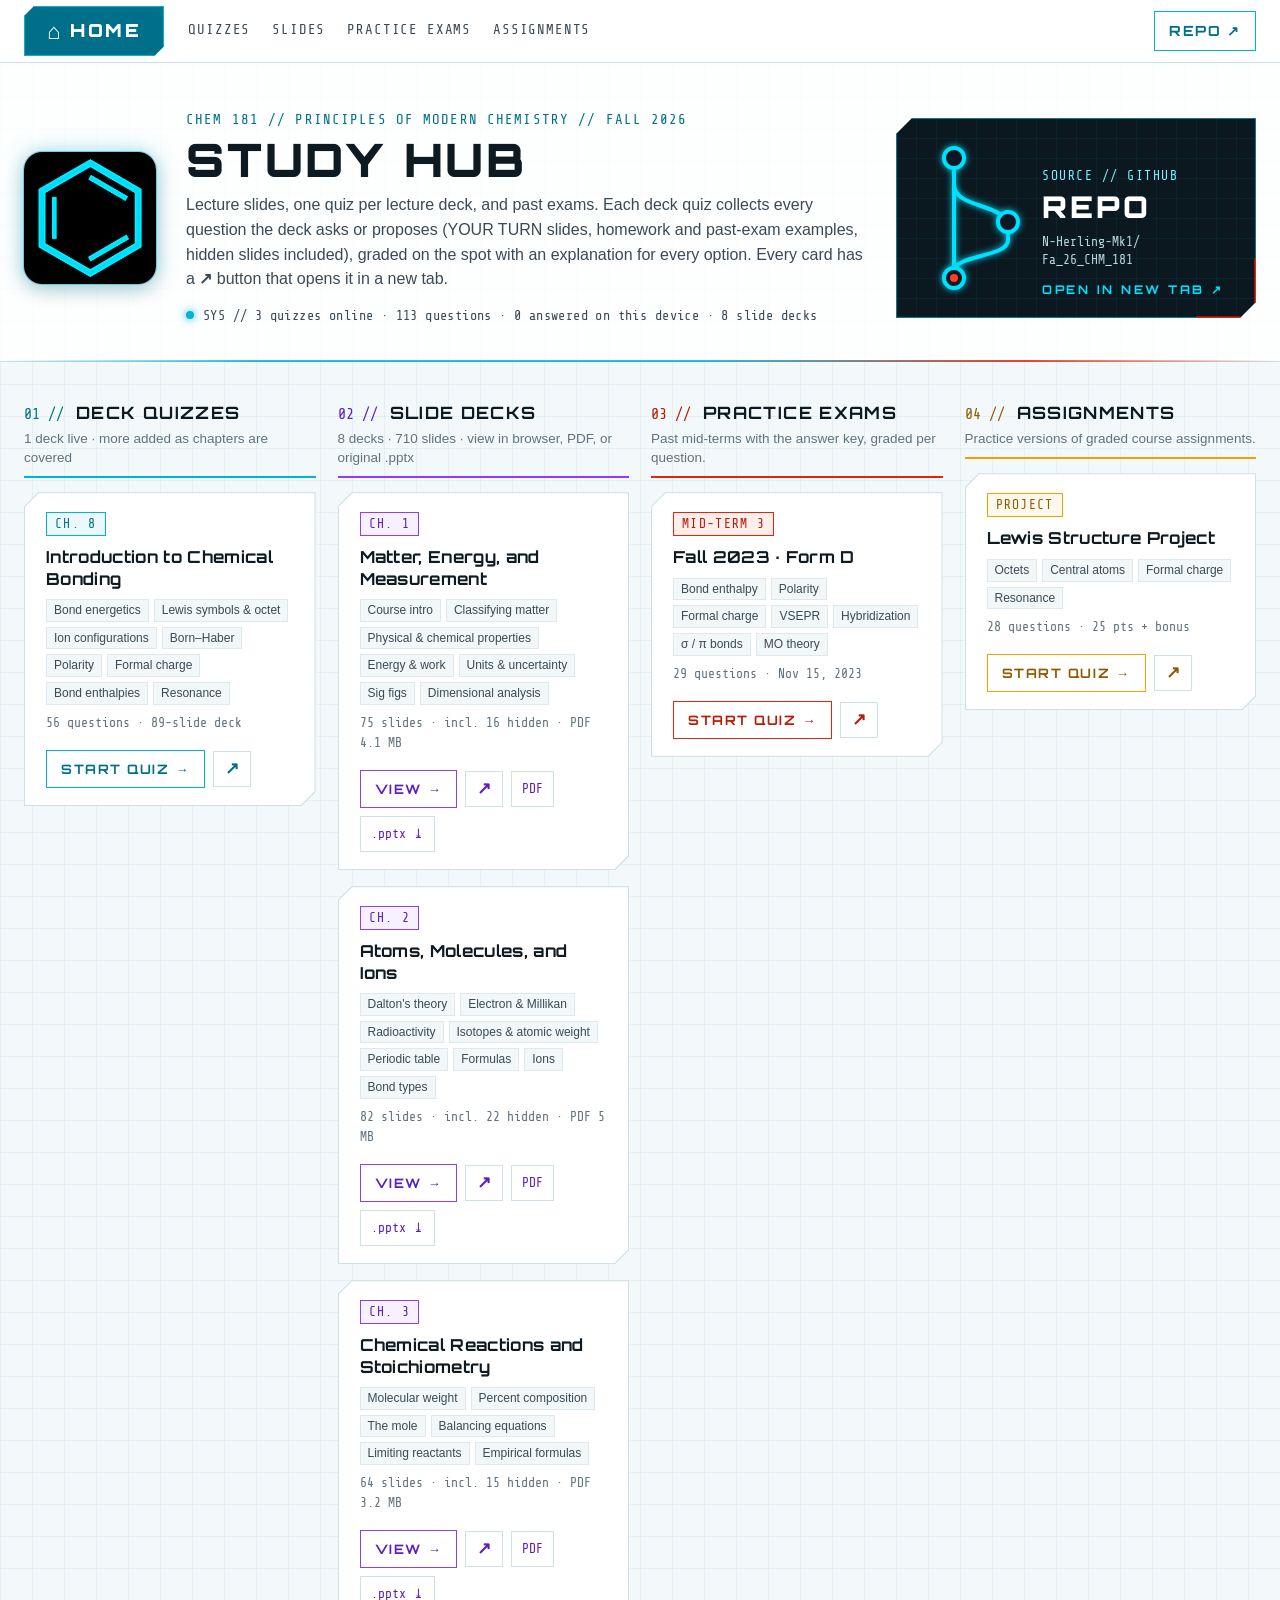
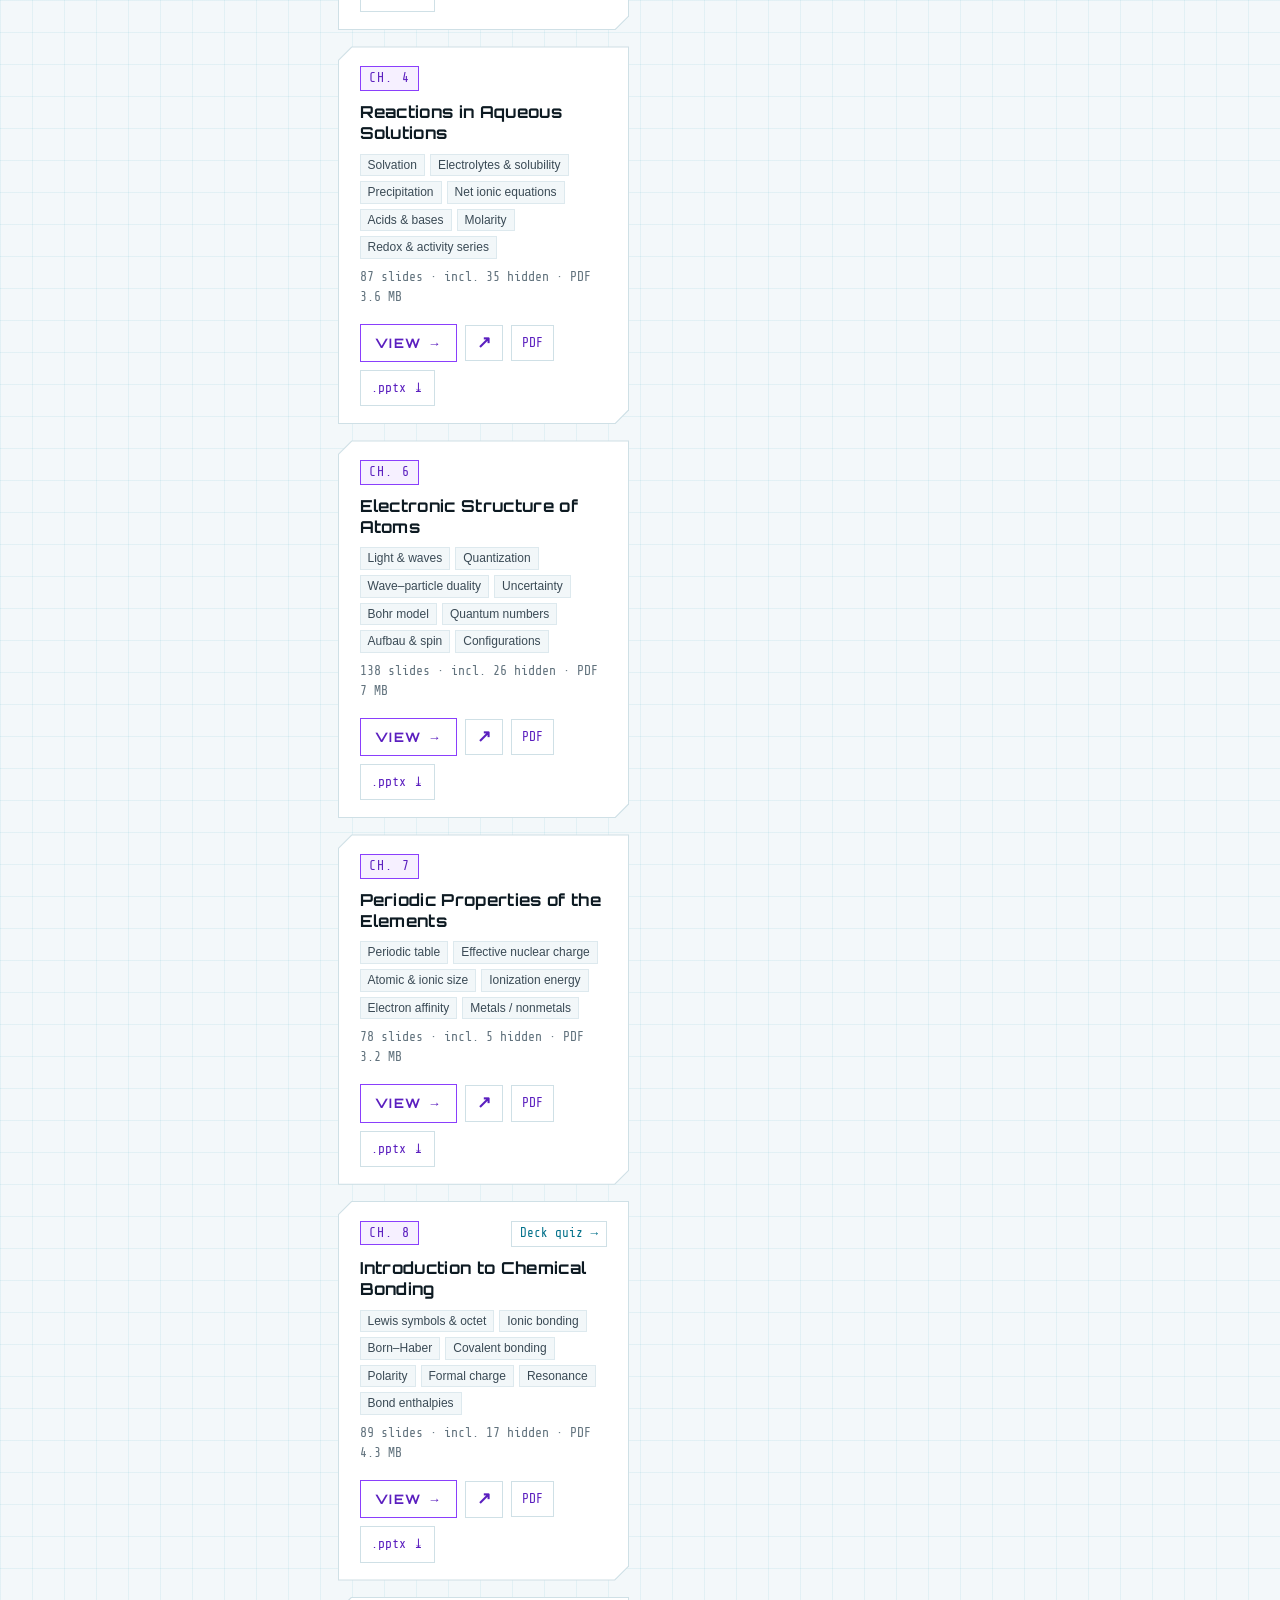
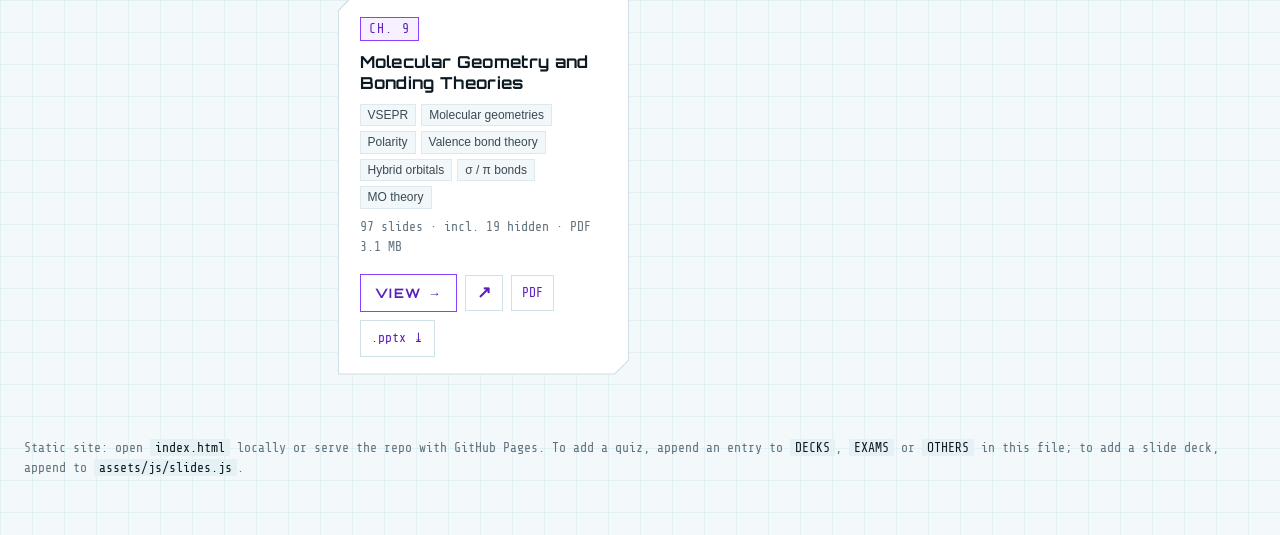
==== commit 212cfd17: "added ui to the repo and ui to the site [nav ui]" ====
--- a/index.html
+++ b/index.html
@@ -19,6 +19,7 @@
         <a href="#col-exams">Practice exams</a>
         <a href="#col-other">Assignments</a>
       </span>
+      <a class="topnav-repo" href="https://github.com/N-Herling-Mk1/Fa_26_CHM_181" target="_blank" rel="noopener" title="Source repository on GitHub (new tab)">Repo ↗</a>
     </div>
   </nav>
 
@@ -31,6 +32,33 @@
         <p class="lede">Lecture slides, one quiz per lecture deck, and past exams. Each deck quiz collects every question the deck asks or proposes (YOUR TURN slides, homework and past-exam examples, hidden slides included), graded on the spot with an explanation for every option. Every card has a <b>↗</b> button that opens it in a new tab.</p>
         <p class="readout" id="readout" aria-live="polite"></p>
       </div>
+      <a class="repo-card" href="https://github.com/N-Herling-Mk1/Fa_26_CHM_181" target="_blank" rel="noopener"
+         title="Open the source repository on GitHub (new tab)" aria-label="Source repository on GitHub: N-Herling-Mk1/Fa_26_CHM_181 (opens in a new tab)">
+        <svg viewBox="0 0 360 200" width="360" height="200" aria-hidden="true" focusable="false">
+          <defs>
+            <pattern id="rg" width="20" height="20" patternUnits="userSpaceOnUse"><path d="M20 0H0V20" fill="none" stroke="#00b4d8" stroke-opacity=".14" stroke-width="1"/></pattern>
+            <filter id="glow" x="-50%" y="-50%" width="200%" height="200%"><feGaussianBlur stdDeviation="3.2" result="b"/><feMerge><feMergeNode in="b"/><feMergeNode in="SourceGraphic"/></feMerge></filter>
+          </defs>
+          <rect width="360" height="200" fill="#0b1820"/>
+          <rect width="360" height="200" fill="url(#rg)"/>
+          <!-- branch glyph: main line, a branch that forks off and merges back -->
+          <g fill="none" stroke="#00e1ff" stroke-width="4" stroke-linecap="round" filter="url(#glow)">
+            <path d="M58 40V160"/>
+            <path d="M58 66C58 92 112 84 112 110V122C112 140 58 136 58 154"/>
+          </g>
+          <g fill="#0b1820" stroke="#00e1ff" stroke-width="4" filter="url(#glow)">
+            <circle cx="58" cy="40" r="10"/><circle cx="112" cy="104" r="10"/><circle cx="58" cy="160" r="10"/>
+          </g>
+          <circle cx="58" cy="160" r="4" fill="#ff3d1f"/>
+          <text x="146" y="62" fill="#7fefff" font-family="Share Tech Mono, Consolas, monospace" font-size="13" letter-spacing="1.5">SOURCE // GITHUB</text>
+          <text x="146" y="100" fill="#ffffff" font-family="Orbitron, Segoe UI, sans-serif" font-weight="900" font-size="30" letter-spacing="3">REPO</text>
+          <text x="146" y="128" fill="#b9d6e0" font-family="Share Tech Mono, Consolas, monospace" font-size="13">N-Herling-Mk1/</text>
+          <text x="146" y="146" fill="#b9d6e0" font-family="Share Tech Mono, Consolas, monospace" font-size="13">Fa_26_CHM_181</text>
+          <text x="146" y="176" fill="#00e1ff" font-family="Orbitron, Segoe UI, sans-serif" font-weight="700" font-size="12" letter-spacing="2.5" class="repo-go">OPEN IN NEW TAB ↗</text>
+          <path d="M0 0H360V200H0Z" fill="none" stroke="#00b4d8" stroke-opacity=".6" stroke-width="2"/>
+          <path d="M300 200H360V140" fill="none" stroke="#e8230a" stroke-width="3"/>
+        </svg>
+      </a>
     </div>
   </header>
 
--- a/assets/css/hub.css
+++ b/assets/css/hub.css
@@ -47,6 +47,9 @@
 .home-btn:hover, .home-btn:focus-visible { background: var(--cyan); outline: none; }
 .topnav-links { display: flex; gap: 6px 18px; flex-wrap: wrap; font-family: var(--mono); font-size: 14px; letter-spacing: .06em; text-transform: uppercase; }
 .topnav-links a { color: var(--ink-2); text-decoration: none; padding: 4px 2px; border-bottom: 2px solid transparent; }
+.topnav-repo { margin-left: auto; font-family: var(--display); font-weight: 700; font-size: 14px; letter-spacing: .12em; text-transform: uppercase;
+  color: var(--cyan-ink); text-decoration: none; border: 1px solid var(--cyan); padding: 8px 14px; }
+.topnav-repo:hover, .topnav-repo:focus-visible { background: var(--cyan); color: #fff; outline: none; }
 .topnav-links a:hover, .topnav-links a:focus-visible { color: var(--cyan-ink); border-bottom-color: var(--cyan); outline: none; }
 
 /* ---------- hero ---------- */
@@ -54,6 +57,14 @@
 .hero::after { content: ""; position: absolute; left: 0; right: 0; bottom: -1px; height: 2px;
   background: linear-gradient(90deg, transparent, var(--cyan) 20%, var(--cyan) 55%, var(--ares) 80%, transparent); opacity: .85; }
 .hero-grid { display: grid; grid-template-columns: auto 1fr; gap: 30px; align-items: center; }
+.hero-grid:has(.repo-card) { grid-template-columns: auto 1fr auto; }
+/* large repo banner (inline SVG so it uses the self-hosted fonts); opens GitHub in a new tab */
+.repo-card { display: block; line-height: 0; text-decoration: none;
+  clip-path: polygon(16px 0, 100% 0, 100% calc(100% - 16px), calc(100% - 16px) 100%, 0 100%, 0 16px);
+  box-shadow: 0 0 0 1px rgba(0, 180, 216, .45); transition: transform .15s, filter .15s; }
+.repo-card svg { display: block; width: 360px; height: auto; max-width: 100%; }
+.repo-card:hover, .repo-card:focus-visible { transform: translateY(-2px); filter: drop-shadow(0 0 14px rgba(0, 180, 216, .55)) brightness(1.08); outline: none; }
+.repo-card:focus-visible { outline: 2px solid var(--cyan); outline-offset: 3px; }
 .emblem { width: 132px; height: 132px; border-radius: 18px; display: block;
   box-shadow: 0 0 0 1px rgba(0, 180, 216, .45), 0 0 22px rgba(0, 180, 216, .35), 0 6px 18px rgba(13, 26, 34, .18); }
 .kicker { margin: 0; font-family: var(--mono); font-size: 14px; letter-spacing: .08em; text-transform: uppercase; color: var(--cyan-ink); }
@@ -132,12 +143,16 @@
 code { font-family: var(--mono); background: #e6f1f5; padding: 1px 5px; color: var(--ink); }
 
 @media (max-width: 1240px) { .columns { grid-template-columns: repeat(2, minmax(0, 1fr)); } }
+@media (max-width: 1000px) { .hero-grid:has(.repo-card) { grid-template-columns: auto 1fr; } .repo-card { grid-column: 1 / -1; justify-self: start; } }
 @media (max-width: 720px) { .columns { grid-template-columns: 1fr; } }
 @media (max-width: 640px) {
+  .topnav { position: static; }
   .topnav-row { gap: 10px 16px; padding-top: 8px; padding-bottom: 8px; }
   .home-btn { font-size: 16px; padding: 8px 16px; }
-  .hero-grid { grid-template-columns: 1fr; gap: 18px; }
+  .hero-grid, .hero-grid:has(.repo-card) { grid-template-columns: 1fr; gap: 18px; }
+  .repo-card { justify-self: stretch; } .repo-card svg { width: 100%; }
+  .topnav-repo { margin-left: 0; }
   .emblem { width: 88px; height: 88px; border-radius: 12px; }
   .hero h1 { font-size: 34px; }
 }
-@media (prefers-reduced-motion: reduce) { .deck, .deck::before, .deck .go, .deck .go b, .home-btn { transition: none; } html { scroll-behavior: auto; } .deck.live:hover { transform: none; } }
+@media (prefers-reduced-motion: reduce) { .deck, .deck::before, .deck .go, .deck .go b, .home-btn, .repo-card { transition: none; } html { scroll-behavior: auto; } .deck.live:hover { transform: none; } }
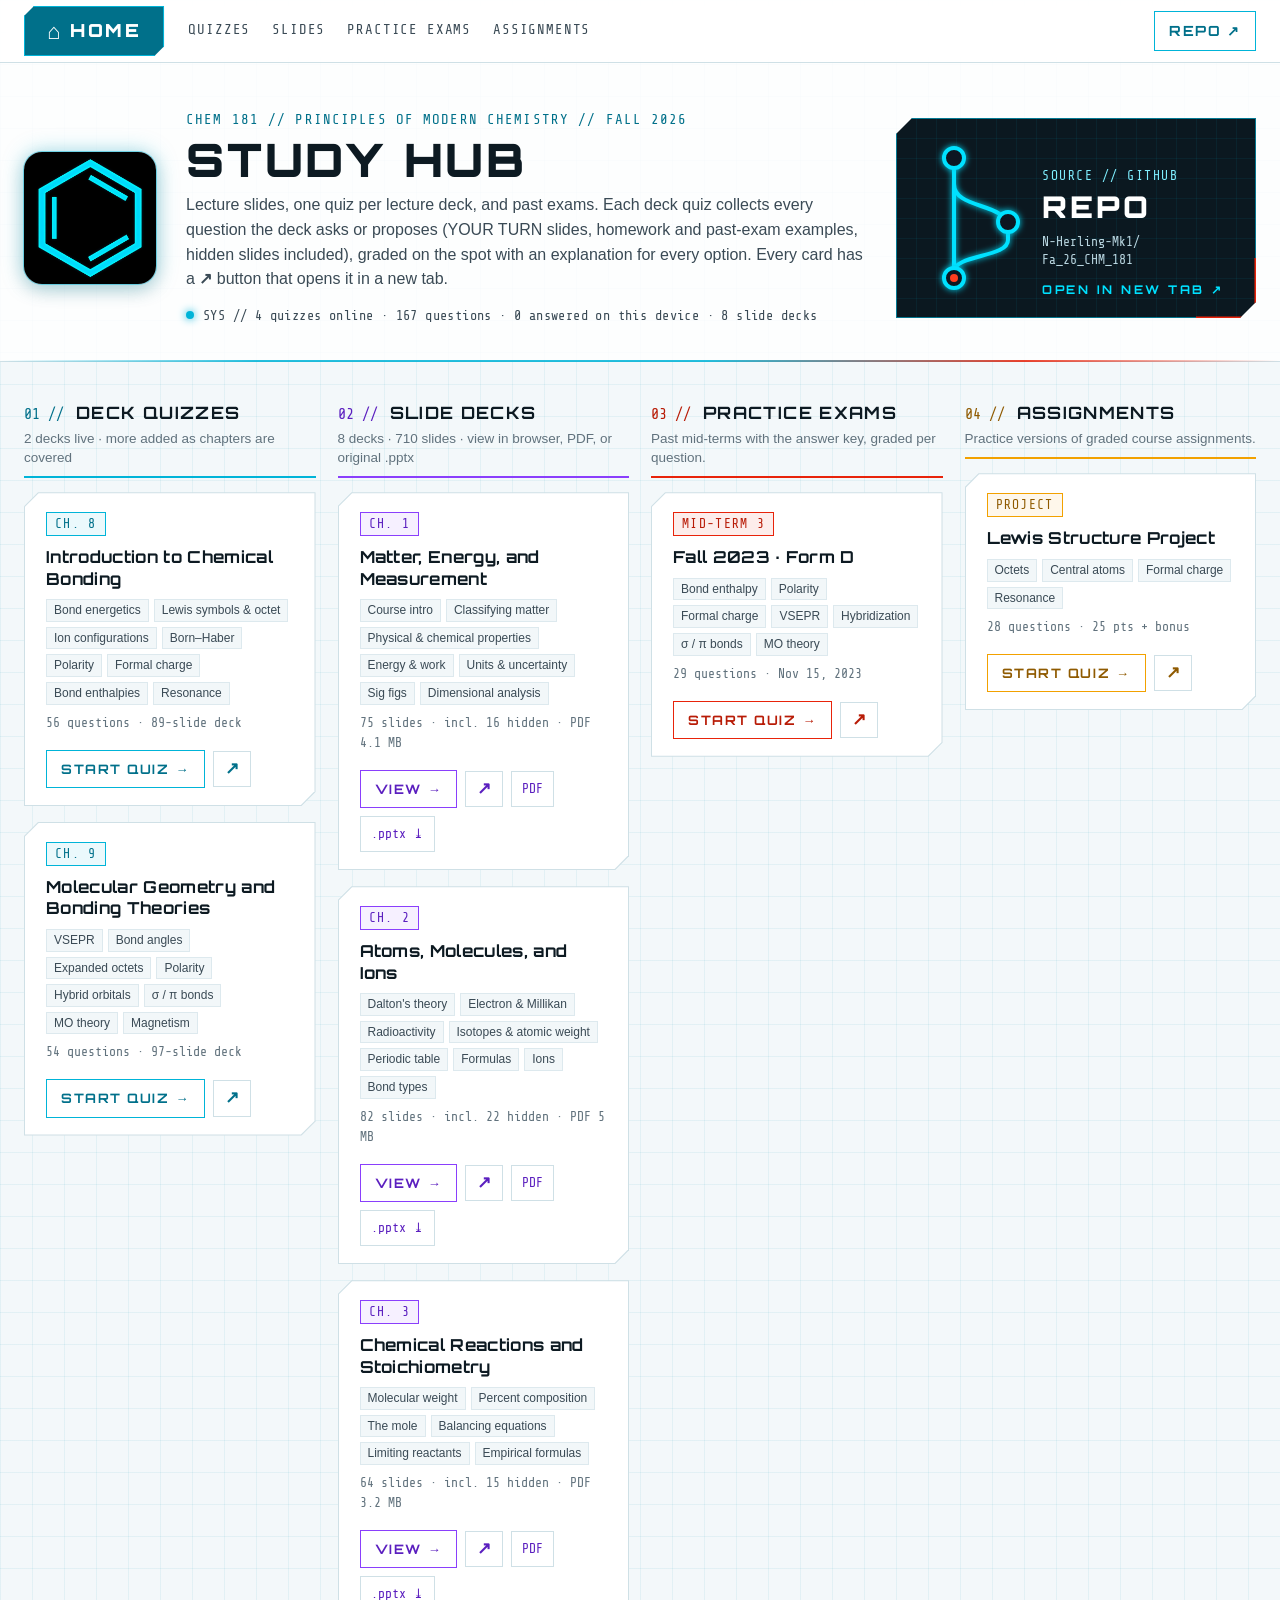
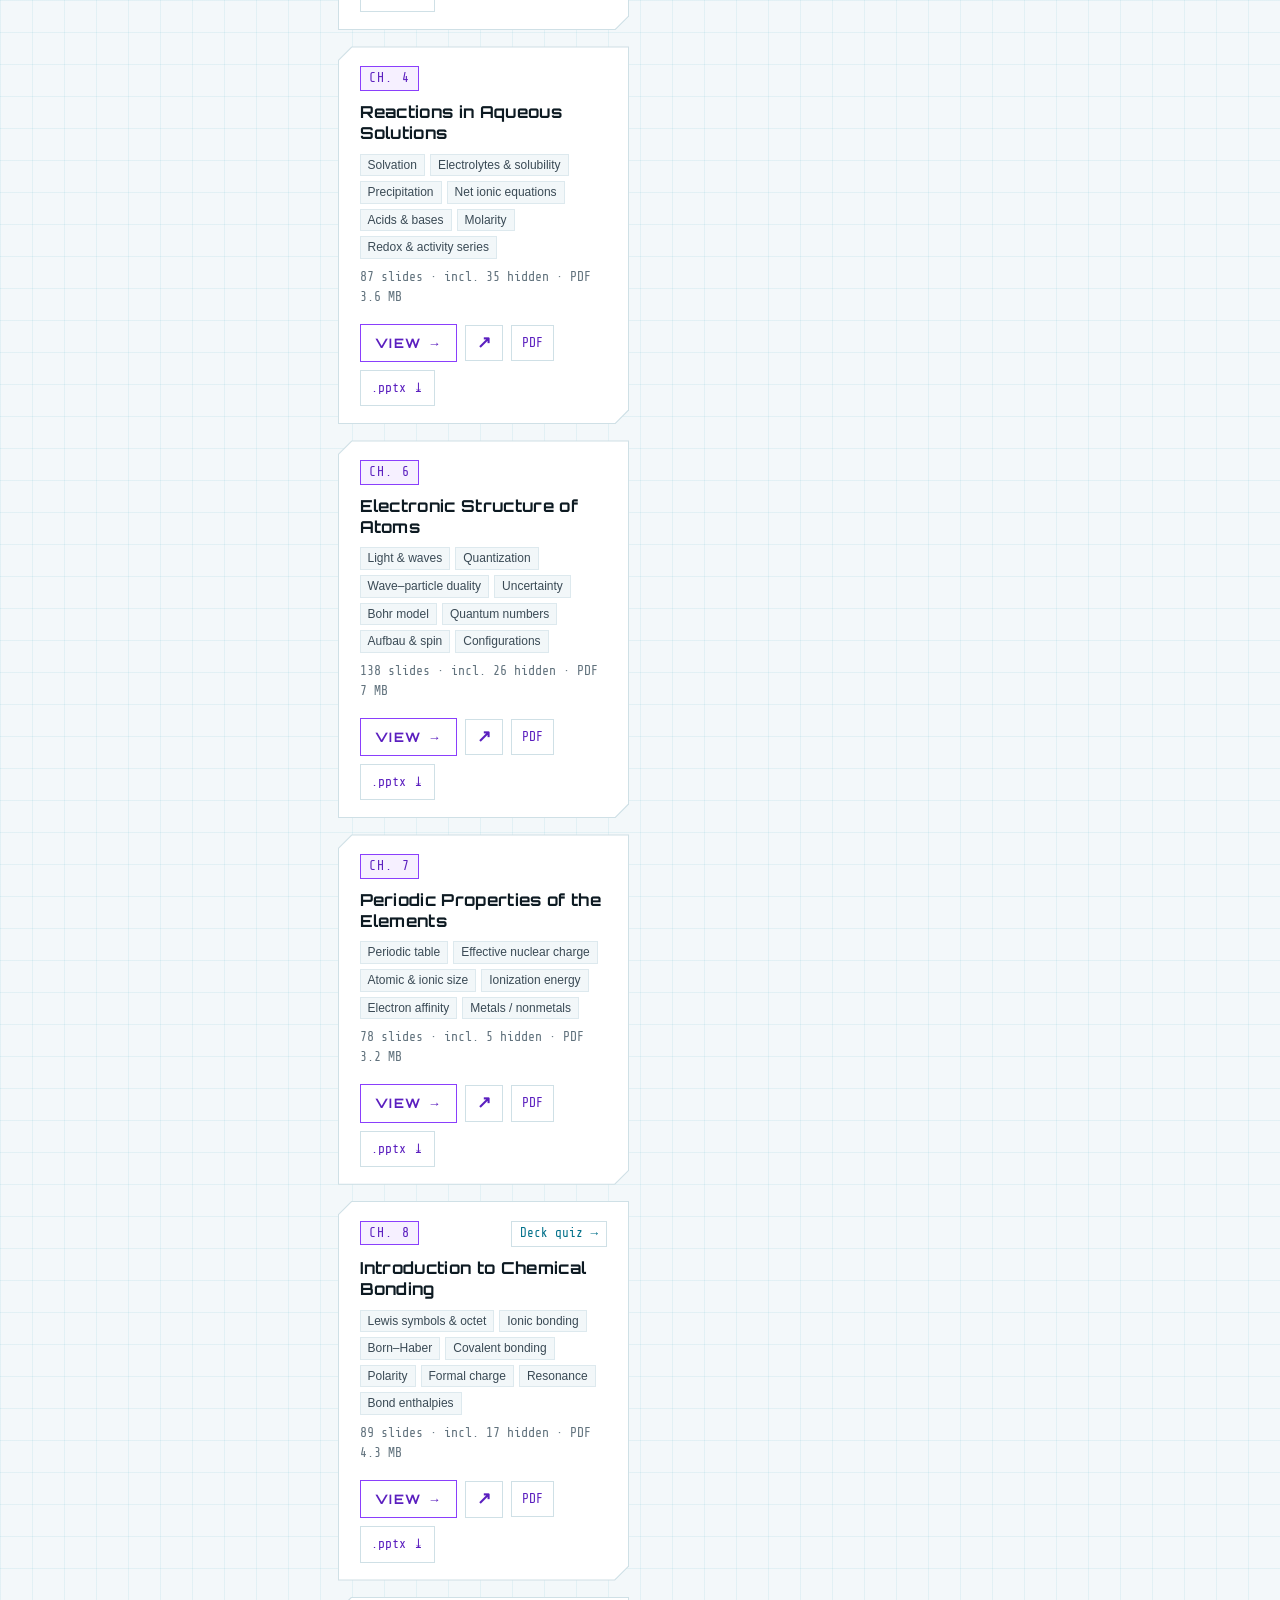
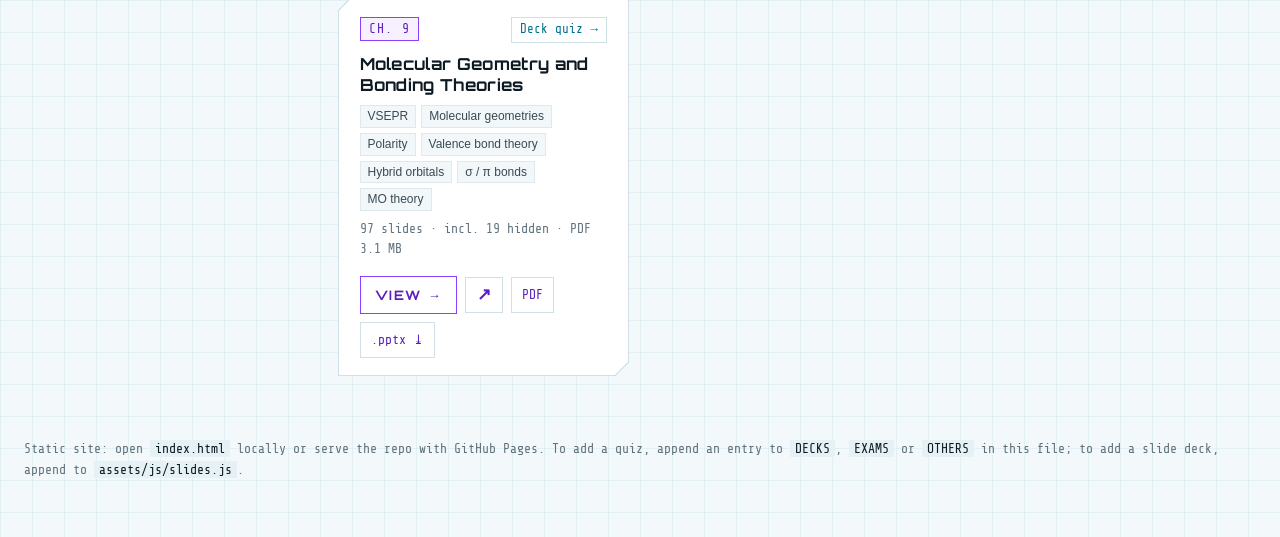
==== commit 3b052bdc: "added quiz ch. 9" ====
--- a/index.html
+++ b/index.html
@@ -116,6 +116,12 @@
         meta: "56 questions · 89-slide deck", id: "chem181-quiz02-ch08-bonding", total: 56,
         href: "quizzes/quiz02-ch08-chemical-bonding/index.html",
       },
+      {
+        chapter: "Ch. 9", title: "Molecular Geometry and Bonding Theories",
+        topics: ["VSEPR", "Bond angles", "Expanded octets", "Polarity", "Hybrid orbitals", "σ / π bonds", "MO theory", "Magnetism"],
+        meta: "54 questions · 97-slide deck", id: "chem181-quiz03-ch09-geometry", total: 54,
+        href: "quizzes/quiz03-ch09-molecular-geometry/index.html",
+      },
     ];
     const EXAMS = [
       {
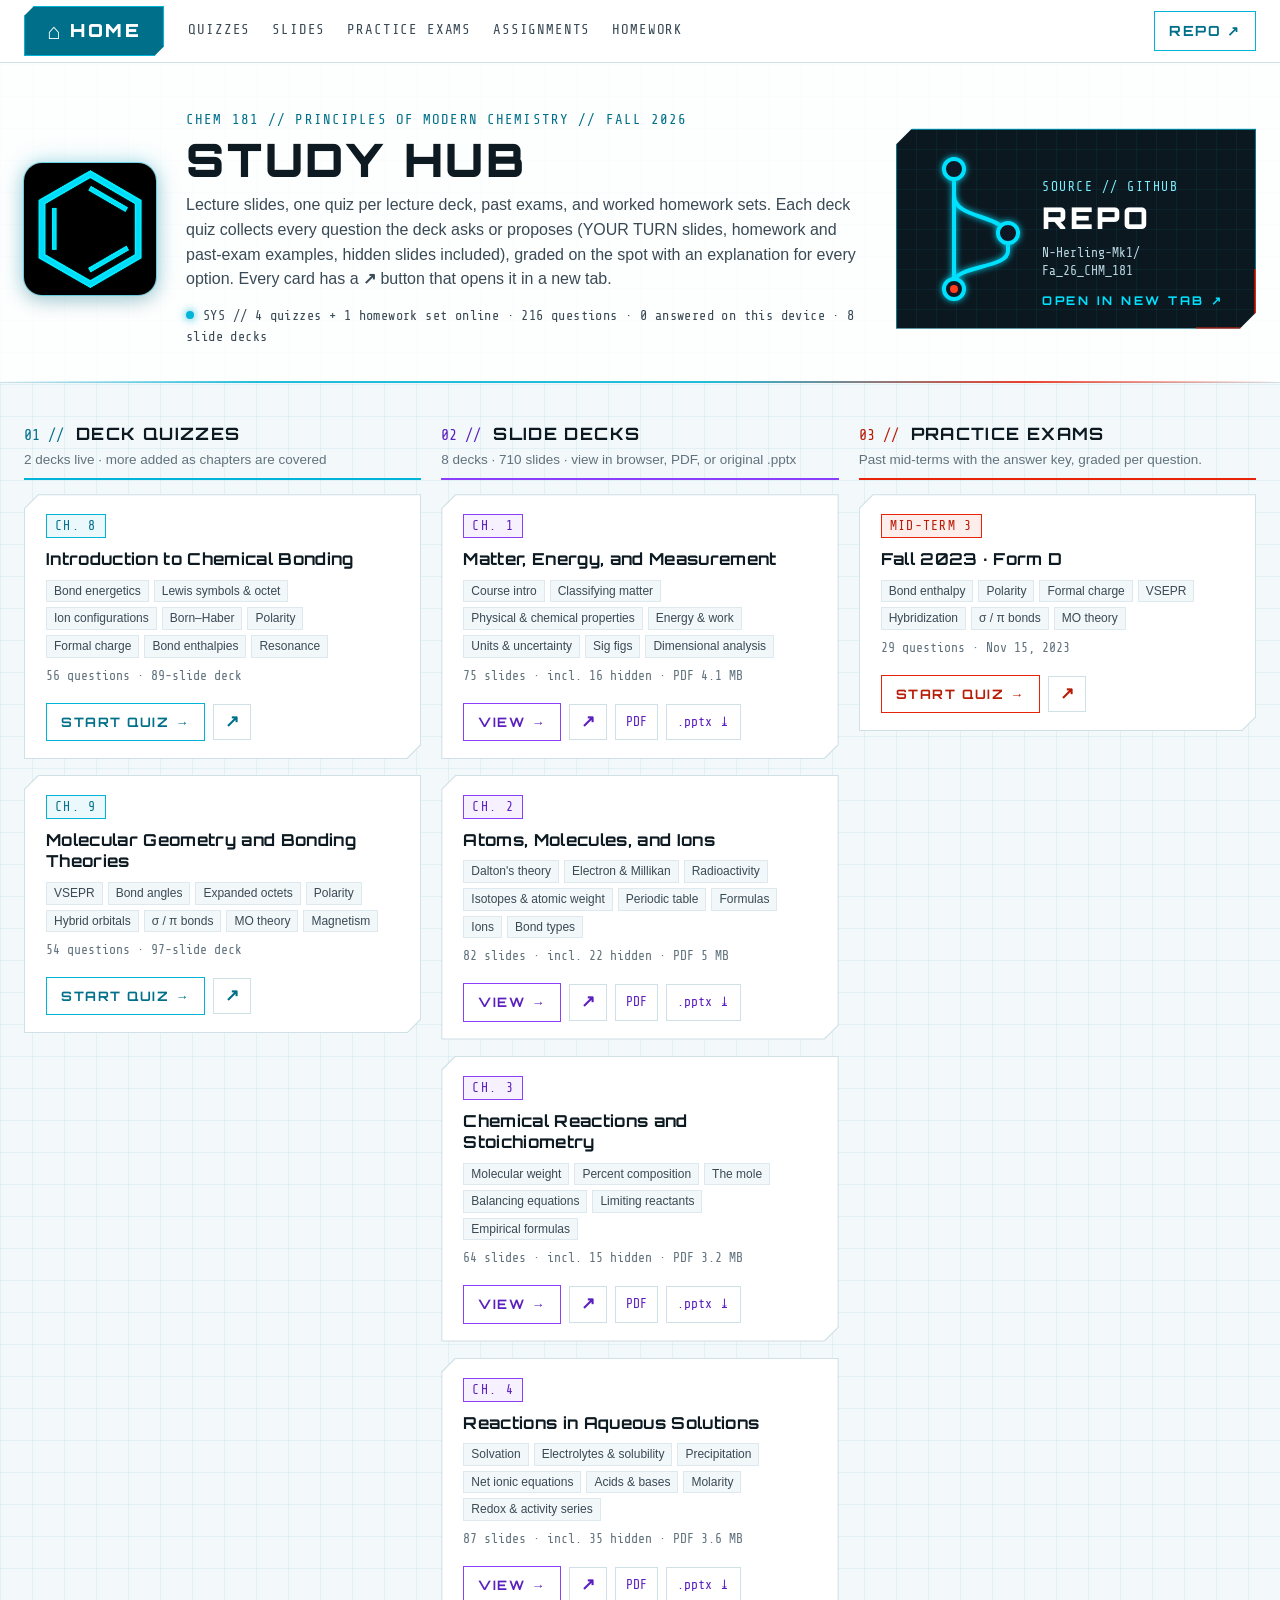
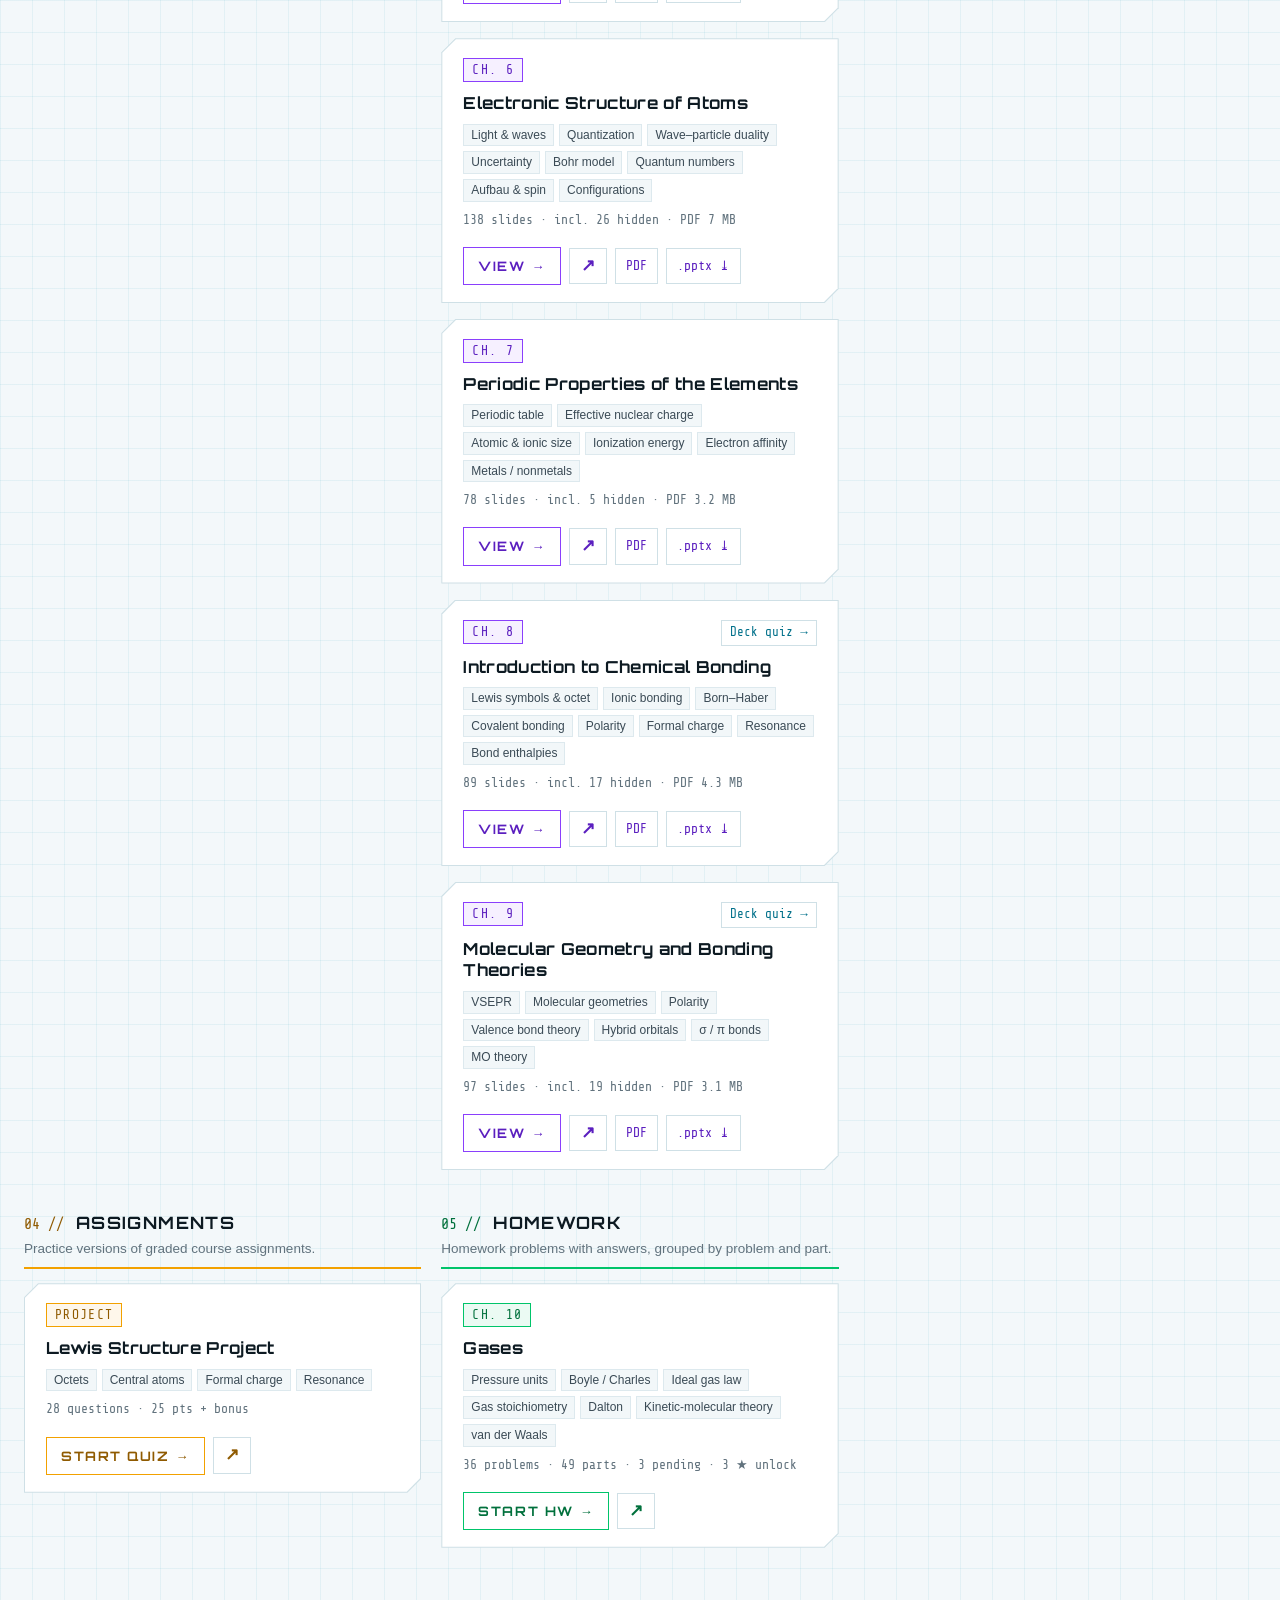
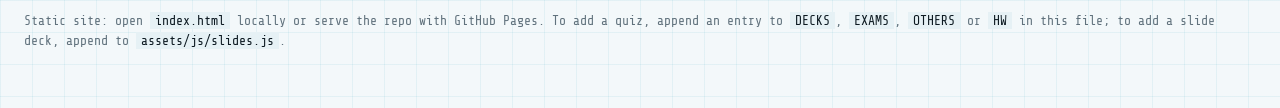
==== commit 4d5a202a: "Adding HW 10 [first HW]" ====
--- a/index.html
+++ b/index.html
@@ -18,6 +18,7 @@
         <a href="#col-slides">Slides</a>
         <a href="#col-exams">Practice exams</a>
         <a href="#col-other">Assignments</a>
+        <a href="#col-hw">Homework</a>
       </span>
       <a class="topnav-repo" href="https://github.com/N-Herling-Mk1/Fa_26_CHM_181" target="_blank" rel="noopener" title="Source repository on GitHub (new tab)">Repo ↗</a>
     </div>
@@ -29,7 +30,7 @@
       <div>
         <p class="kicker">CHEM 181 // Principles of Modern Chemistry // Fall 2026</p>
         <h1>Study Hub</h1>
-        <p class="lede">Lecture slides, one quiz per lecture deck, and past exams. Each deck quiz collects every question the deck asks or proposes (YOUR TURN slides, homework and past-exam examples, hidden slides included), graded on the spot with an explanation for every option. Every card has a <b>↗</b> button that opens it in a new tab.</p>
+        <p class="lede">Lecture slides, one quiz per lecture deck, past exams, and worked homework sets. Each deck quiz collects every question the deck asks or proposes (YOUR TURN slides, homework and past-exam examples, hidden slides included), graded on the spot with an explanation for every option. Every card has a <b>↗</b> button that opens it in a new tab.</p>
         <p class="readout" id="readout" aria-live="polite"></p>
       </div>
       <a class="repo-card" href="https://github.com/N-Herling-Mk1/Fa_26_CHM_181" target="_blank" rel="noopener"
@@ -98,10 +99,19 @@
       </div>
       <div id="others" class="decks"></div>
     </section>
+
+    <section id="col-hw" aria-labelledby="hw-h" data-accent="green">
+      <div class="sec-head">
+        <span class="idx">05 //</span>
+        <h2 id="hw-h">Homework</h2>
+        <p id="hw-count">Homework problems with answers, grouped by problem and part.</p>
+      </div>
+      <div id="hw" class="decks"></div>
+    </section>
   </main>
 
   <footer class="wrap foot">
-    <p>Static site: open <code>index.html</code> locally or serve the repo with GitHub Pages. To add a quiz, append an entry to <code>DECKS</code>, <code>EXAMS</code> or <code>OTHERS</code> in this file; to add a slide deck, append to <code>assets/js/slides.js</code>.</p>
+    <p>Static site: open <code>index.html</code> locally or serve the repo with GitHub Pages. To add a quiz, append an entry to <code>DECKS</code>, <code>EXAMS</code>, <code>OTHERS</code> or <code>HW</code> in this file; to add a slide deck, append to <code>assets/js/slides.js</code>.</p>
   </footer>
 
   <script src="assets/js/slides.js"></script>
@@ -137,6 +147,16 @@
         topics: ["Octets", "Central atoms", "Formal charge", "Resonance"],
         meta: "28 questions · 25 pts + bonus", id: "chem181-quiz01-lewis", total: 28,
         href: "quizzes/quiz01-lewis-structures/index.html",
+      },
+    ];
+    /* Homework sets (hw/). total = answerable parts only; pending parts are not counted.
+       pending / unlock are shown on the card. */
+    const HW = [
+      {
+        chapter: "Ch. 10", title: "Gases", verb: "Start HW",
+        topics: ["Pressure units", "Boyle / Charles", "Ideal gas law", "Gas stoichiometry", "Dalton", "Kinetic-molecular theory", "van der Waals"],
+        meta: "36 problems · 49 parts · 3 pending · 3 ★ unlock", id: "chem181-hw-ch10-gases", total: 49,
+        href: "hw/hw-ch10-gases/index.html",
       },
     ];
     const SLIDES = window.SLIDE_DECKS || [];
@@ -172,7 +192,7 @@
           <span class="meta">${live ? d.meta : "Coming soon"}</span>
           ${done ? `<span class="prog" title="${done} of ${d.total} answered"><i style="width:${pct}%"></i></span><span class="prog-text">${done} / ${d.total} answered</span>` : ""}
           ${live ? `<span class="actions">
-            <a class="go" href="${d.href}">${done ? (done === d.total ? "Review" : "Continue") : "Start quiz"} <b aria-hidden="true">→</b></a>
+            <a class="go" href="${d.href}">${done ? (done === d.total ? "Review" : "Continue") : (d.verb || "Start quiz")} <b aria-hidden="true">→</b></a>
             ${newTab(d.href, d.chapter + " " + d.title)}
           </span>` : ""}`;
         box.appendChild(card);
@@ -205,15 +225,16 @@
     renderSlides(SLIDES, "slides");
     render(EXAMS, "exams");
     render(OTHERS, "others");
+    render(HW, "hw");
     const live = DECKS.filter((d) => d.href).length;
     document.getElementById("deck-count").textContent = `${live} deck${live === 1 ? "" : "s"} live · more added as chapters are covered`;
     const nSlides = SLIDES.reduce((t, d) => t + d.slides, 0);
     document.getElementById("slide-count").textContent = `${SLIDES.length} decks · ${nSlides} slides · view in browser, PDF, or original .pptx`;
-    const all = [...DECKS, ...EXAMS, ...OTHERS].filter((d) => d.href);
+    const all = [...DECKS, ...EXAMS, ...OTHERS, ...HW].filter((d) => d.href);
     const qs = all.reduce((t, d) => t + d.total, 0);
     const answered = all.reduce((t, d) => t + (progress(d.id, d.total) || 0), 0);
     document.getElementById("readout").textContent =
-      `SYS // ${all.length} quizzes online · ${qs} questions · ${answered} answered on this device · ${SLIDES.length} slide decks`;
+      `SYS // ${all.length - HW.length} quizzes + ${HW.length} homework set${HW.length === 1 ? "" : "s"} online · ${qs} questions · ${answered} answered on this device · ${SLIDES.length} slide decks`;
   </script>
 </body>
 </html>
--- a/assets/css/hub.css
+++ b/assets/css/hub.css
@@ -1,6 +1,6 @@
 /* CHEM 181 Study Hub — TRON Ares light.
    Pale grid field, Orbitron display type, Share Tech Mono readouts, one accent per section:
-   cyan = deck quizzes, violet = slide decks, Ares red-orange = practice exams, amber = assignments.
+   cyan = deck quizzes, violet = slide decks, Ares red-orange = practice exams, amber = assignments, green = homework.
    Accent text uses the darker "-ink" shade so small text keeps >= 4.5:1 contrast on white. */
 /* Fonts are self-hosted (SIL OFL 1.1, licenses in assets/vendor/fonts/) so the hub works offline. */
 @font-face { font-family: "Orbitron"; font-weight: 500; font-style: normal; font-display: swap; src: url("../vendor/fonts/orbitron-latin-500-normal.woff2") format("woff2"); }
@@ -14,6 +14,7 @@
   --ares: #e8230a; --ares-ink: #b81b06;
   --amber: #f2a100; --amber-ink: #8f5a00;
   --violet: #8a3ffc; --violet-ink: #5b1fbf;
+  --green: #00c46a; --green-ink: #00703c;
   --display: "Orbitron", "Segoe UI", Arial, sans-serif;
   --mono: "Share Tech Mono", "Consolas", "Courier New", monospace;
   --body: "Segoe UI", "Helvetica Neue", Arial, sans-serif;
@@ -79,9 +80,10 @@
 section[data-accent="ares"] { --acc: var(--ares); --acc-ink: var(--ares-ink); }
 section[data-accent="amber"] { --acc: var(--amber); --acc-ink: var(--amber-ink); }
 section[data-accent="violet"] { --acc: var(--violet); --acc-ink: var(--violet-ink); }
+section[data-accent="green"] { --acc: var(--green); --acc-ink: var(--green-ink); }
 
-/* ---------- four columns: quizzes | slides | exams | assignments ---------- */
-.columns { display: grid; grid-template-columns: repeat(4, minmax(0, 1fr)); gap: 0 22px; align-items: start; }
+/* ---------- five columns: quizzes | slides | exams | assignments | homework ---------- */
+.columns { display: grid; grid-template-columns: repeat(5, minmax(0, 1fr)); gap: 0 20px; align-items: start; }
 .sec-head { display: flex; align-items: baseline; gap: 4px 12px; flex-wrap: wrap; margin-bottom: 14px; padding-bottom: 8px; border-bottom: 2px solid var(--acc); }
 .sec-head .idx { font-family: var(--mono); font-size: 15px; color: var(--acc-ink); }
 .sec-head h2 { margin: 0; font-family: var(--display); font-weight: 700; font-size: 17px; letter-spacing: .08em; text-transform: uppercase; }
@@ -135,6 +137,7 @@
 .deck.live:hover::before, .deck.live:focus-within::before { box-shadow: inset 0 0 22px color-mix(in srgb, var(--acc) 14%, transparent); }
 .deck.live:hover .go, .deck.live:focus-within .go { background: var(--acc); color: #fff; box-shadow: 0 0 12px color-mix(in srgb, var(--acc) 55%, transparent); }
 section[data-accent="amber"] .deck.live:hover .go, section[data-accent="amber"] .deck.live:focus-within .go { color: #2b1a00; }
+section[data-accent="green"] .deck.live:hover .go, section[data-accent="green"] .deck.live:focus-within .go { color: #00240f; }
 .deck.live:hover .go b { transform: translateX(3px); }
 .deck.soon { color: var(--muted); cursor: not-allowed; background: #f7fafb; }
 
@@ -142,7 +145,8 @@
 .foot { color: var(--muted); font-size: 13px; padding-top: 10px; padding-bottom: 44px; font-family: var(--mono); }
 code { font-family: var(--mono); background: #e6f1f5; padding: 1px 5px; color: var(--ink); }
 
-@media (max-width: 1240px) { .columns { grid-template-columns: repeat(2, minmax(0, 1fr)); } }
+@media (max-width: 1400px) { .columns { grid-template-columns: repeat(3, minmax(0, 1fr)); } }
+@media (max-width: 1080px) { .columns { grid-template-columns: repeat(2, minmax(0, 1fr)); } }
 @media (max-width: 1000px) { .hero-grid:has(.repo-card) { grid-template-columns: auto 1fr; } .repo-card { grid-column: 1 / -1; justify-self: start; } }
 @media (max-width: 720px) { .columns { grid-template-columns: 1fr; } }
 @media (max-width: 640px) {
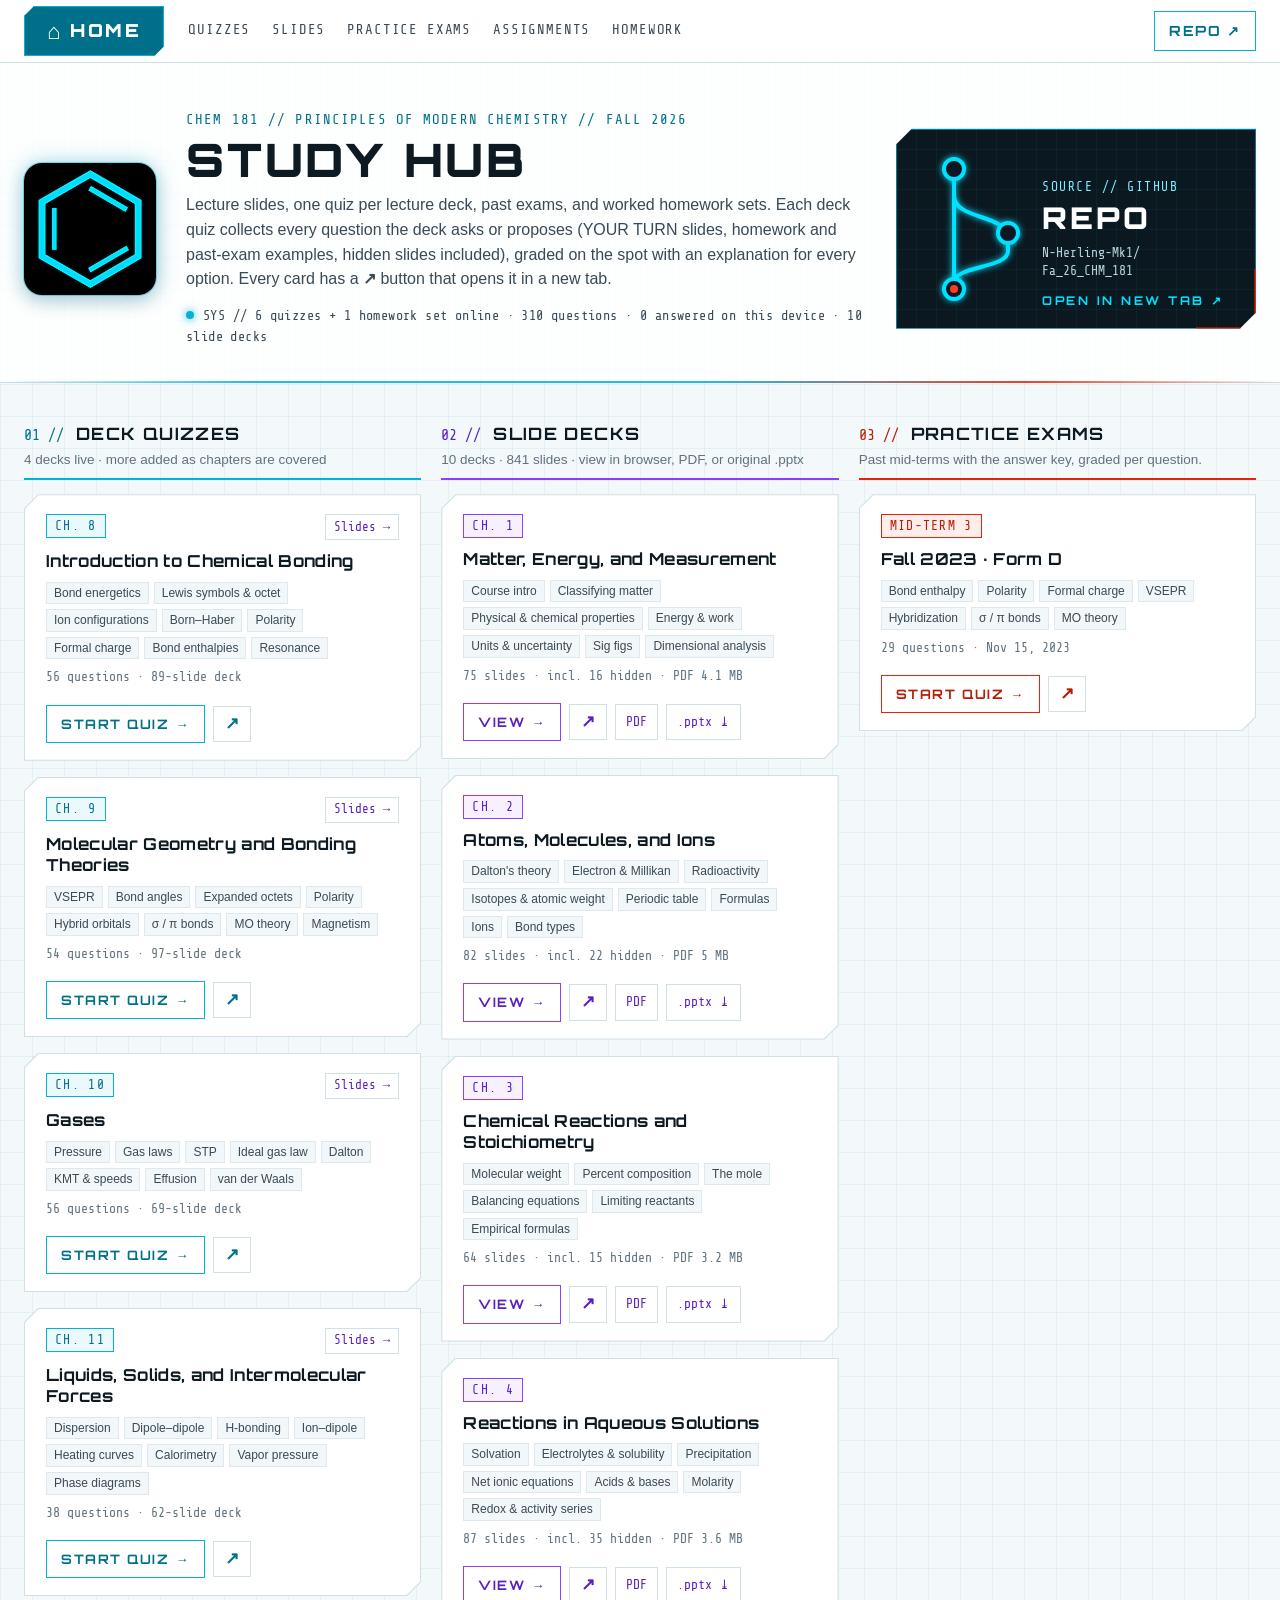
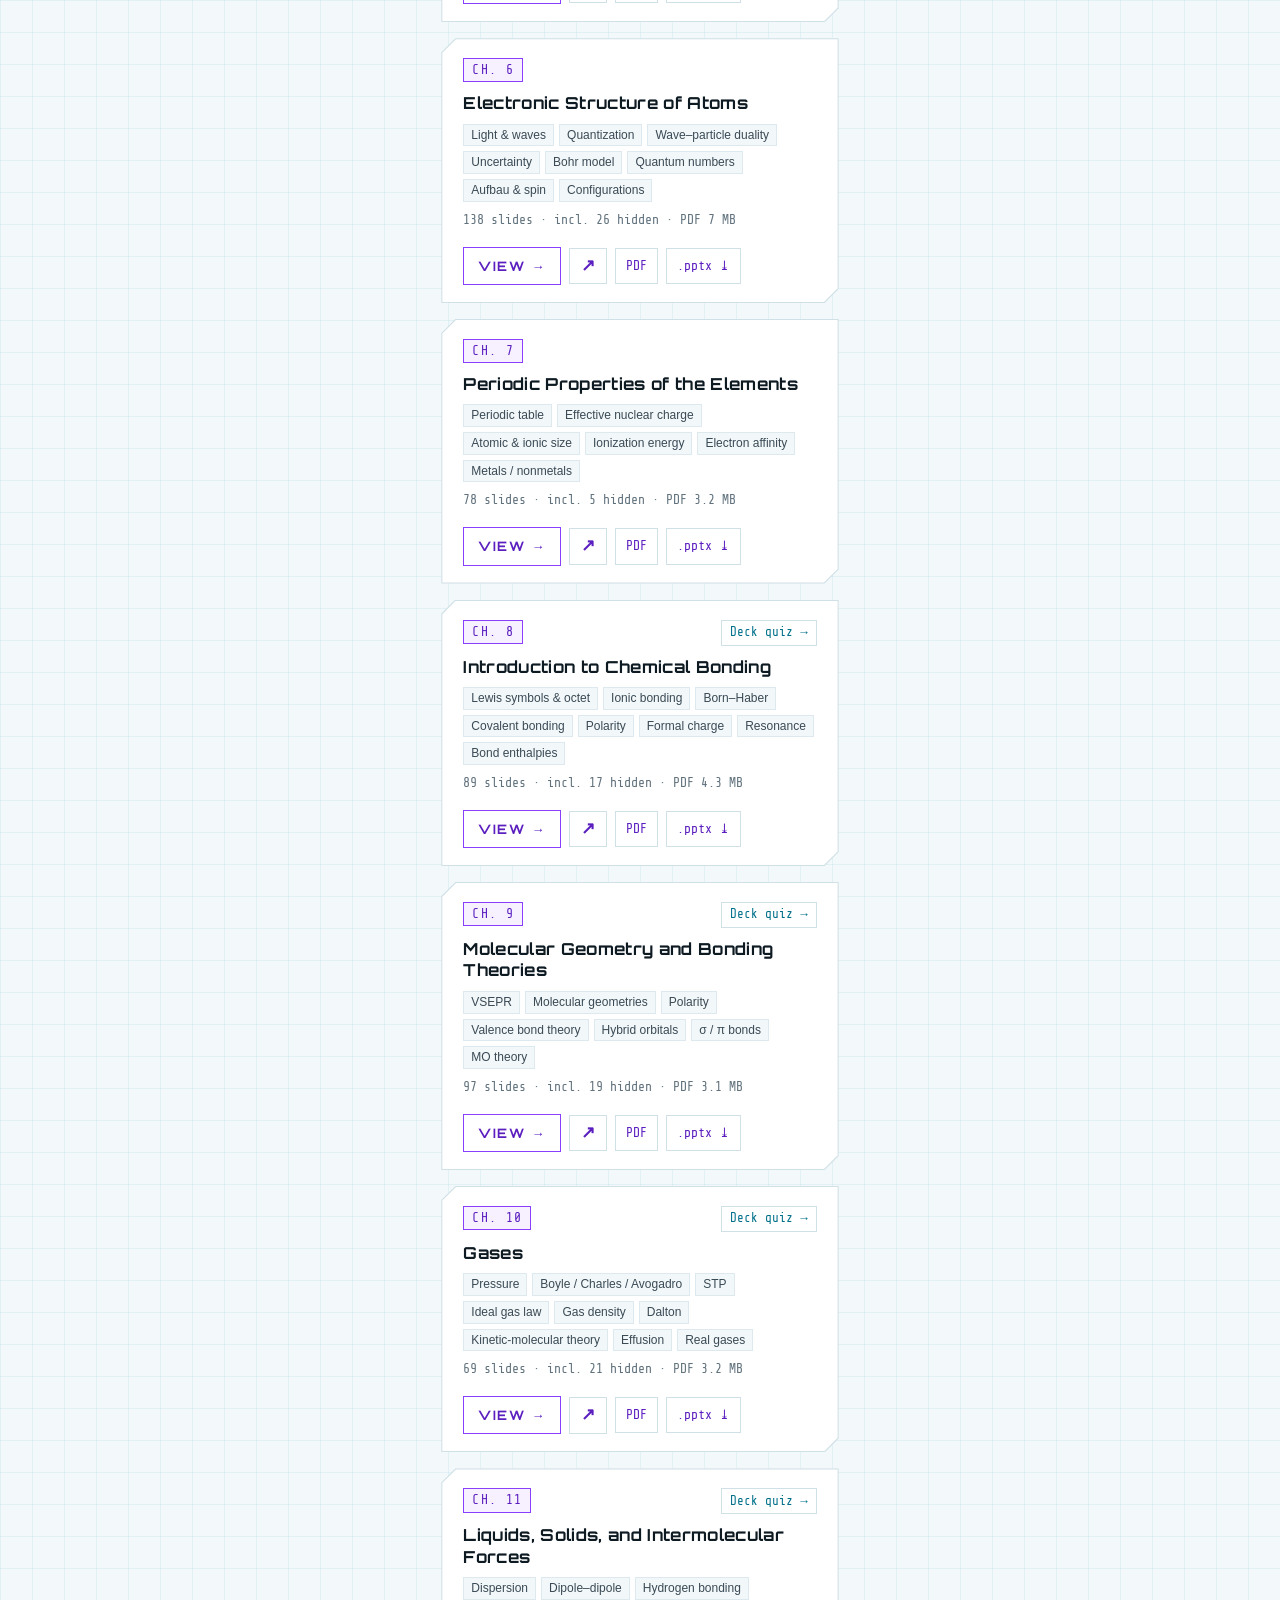
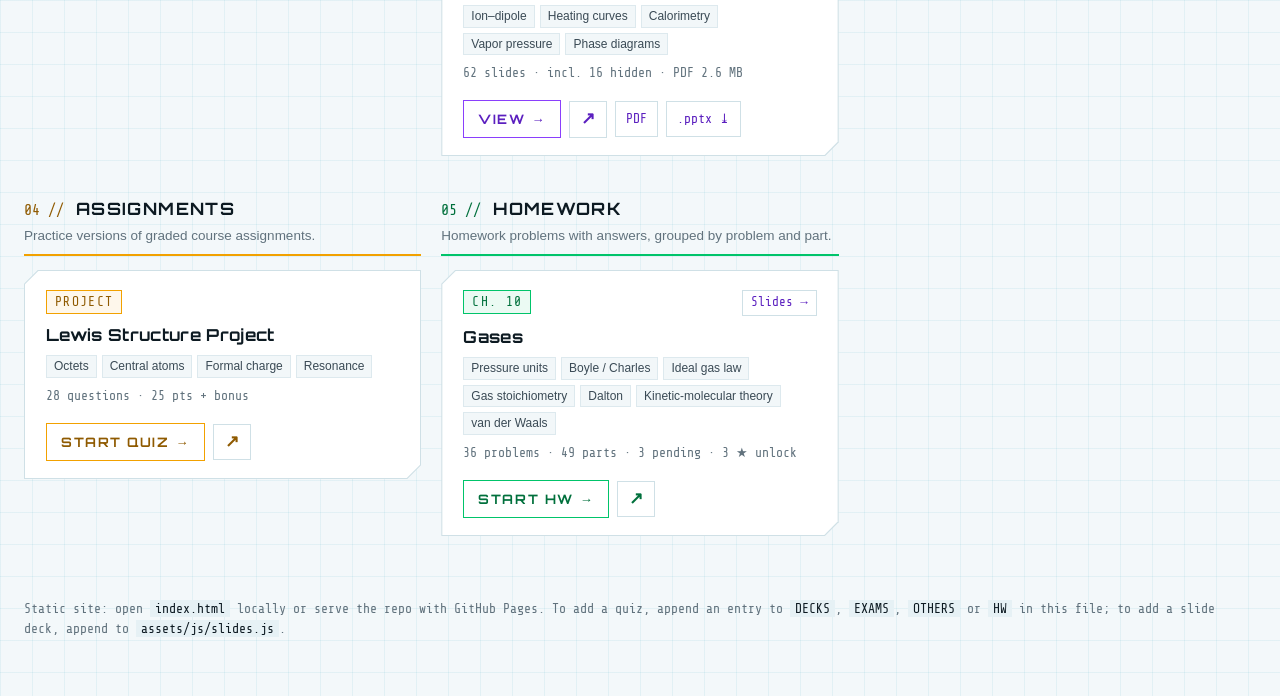
==== commit ef460d9c: "added slide deck: 10,11 | quizzes - mk1" ====
--- a/index.html
+++ b/index.html
@@ -124,13 +124,25 @@
         chapter: "Ch. 8", title: "Introduction to Chemical Bonding",
         topics: ["Bond energetics", "Lewis symbols & octet", "Ion configurations", "Born–Haber", "Polarity", "Formal charge", "Bond enthalpies", "Resonance"],
         meta: "56 questions · 89-slide deck", id: "chem181-quiz02-ch08-bonding", total: 56,
-        href: "quizzes/quiz02-ch08-chemical-bonding/index.html",
+        href: "quizzes/quiz02-ch08-chemical-bonding/index.html", slides: "ch08",
       },
       {
         chapter: "Ch. 9", title: "Molecular Geometry and Bonding Theories",
         topics: ["VSEPR", "Bond angles", "Expanded octets", "Polarity", "Hybrid orbitals", "σ / π bonds", "MO theory", "Magnetism"],
         meta: "54 questions · 97-slide deck", id: "chem181-quiz03-ch09-geometry", total: 54,
-        href: "quizzes/quiz03-ch09-molecular-geometry/index.html",
+        href: "quizzes/quiz03-ch09-molecular-geometry/index.html", slides: "ch09",
+      },
+      {
+        chapter: "Ch. 10", title: "Gases",
+        topics: ["Pressure", "Gas laws", "STP", "Ideal gas law", "Dalton", "KMT & speeds", "Effusion", "van der Waals"],
+        meta: "56 questions · 69-slide deck", id: "chem181-quiz04-ch10-gases", total: 56,
+        href: "quizzes/quiz04-ch10-gases/index.html", slides: "ch10",
+      },
+      {
+        chapter: "Ch. 11", title: "Liquids, Solids, and Intermolecular Forces",
+        topics: ["Dispersion", "Dipole–dipole", "H-bonding", "Ion–dipole", "Heating curves", "Calorimetry", "Vapor pressure", "Phase diagrams"],
+        meta: "38 questions · 62-slide deck", id: "chem181-quiz05-ch11-liquids-solids", total: 38,
+        href: "quizzes/quiz05-ch11-liquids-solids/index.html", slides: "ch11",
       },
     ];
     const EXAMS = [
@@ -150,13 +162,13 @@
       },
     ];
     /* Homework sets (hw/). total = answerable parts only; pending parts are not counted.
-       pending / unlock are shown on the card. */
+       slides: key of the chapter's deck in assets/js/slides.js (adds a "Slides →" link to the card). */
     const HW = [
       {
         chapter: "Ch. 10", title: "Gases", verb: "Start HW",
         topics: ["Pressure units", "Boyle / Charles", "Ideal gas law", "Gas stoichiometry", "Dalton", "Kinetic-molecular theory", "van der Waals"],
         meta: "36 problems · 49 parts · 3 pending · 3 ★ unlock", id: "chem181-hw-ch10-gases", total: 49,
-        href: "hw/hw-ch10-gases/index.html",
+        href: "hw/hw-ch10-gases/index.html", slides: "ch10",
       },
     ];
     const SLIDES = window.SLIDE_DECKS || [];
@@ -186,7 +198,7 @@
         const done = live ? progress(d.id, d.total) : null;
         const pct = done ? Math.round((100 * done) / d.total) : 0;
         card.innerHTML = `
-          <span class="chap">${d.chapter}</span>
+          <span class="chap-row"><span class="chap">${d.chapter}</span>${d.slides ? `<a class="dl quiz to-slides" href="slides/viewer.html?d=${d.slides}" title="Open this chapter's lecture slides">Slides →</a>` : ""}</span>
           <span class="title">${d.title}</span>
           <span class="topics">${d.topics.map((t) => `<span>${t}</span>`).join("")}</span>
           <span class="meta">${live ? d.meta : "Coming soon"}</span>
--- a/assets/css/hub.css
+++ b/assets/css/hub.css
@@ -128,6 +128,8 @@
 .deck .chap-row { display: flex; align-items: center; justify-content: space-between; gap: 8px; }
 .deck .dl.quiz { color: var(--cyan-ink); min-height: 26px; padding: 2px 8px; font-size: 12.5px; }
 .deck .dl.quiz:hover, .deck .dl.quiz:focus-visible { border-color: var(--cyan); background: color-mix(in srgb, var(--cyan) 10%, white); }
+.deck .dl.quiz.to-slides { color: var(--violet-ink); }
+.deck .dl.quiz.to-slides:hover, .deck .dl.quiz.to-slides:focus-visible { border-color: var(--violet); background: color-mix(in srgb, var(--violet) 10%, white); }
 .deck .go {
   display: inline-flex; align-items: center; gap: 6px; min-height: 36px; text-decoration: none; font-family: var(--display); font-weight: 700; font-size: 13px; letter-spacing: .12em; text-transform: uppercase;
   color: var(--acc-ink); border: 1px solid var(--acc); padding: 8px 14px; background: transparent; transition: background .15s, color .15s, box-shadow .15s;
